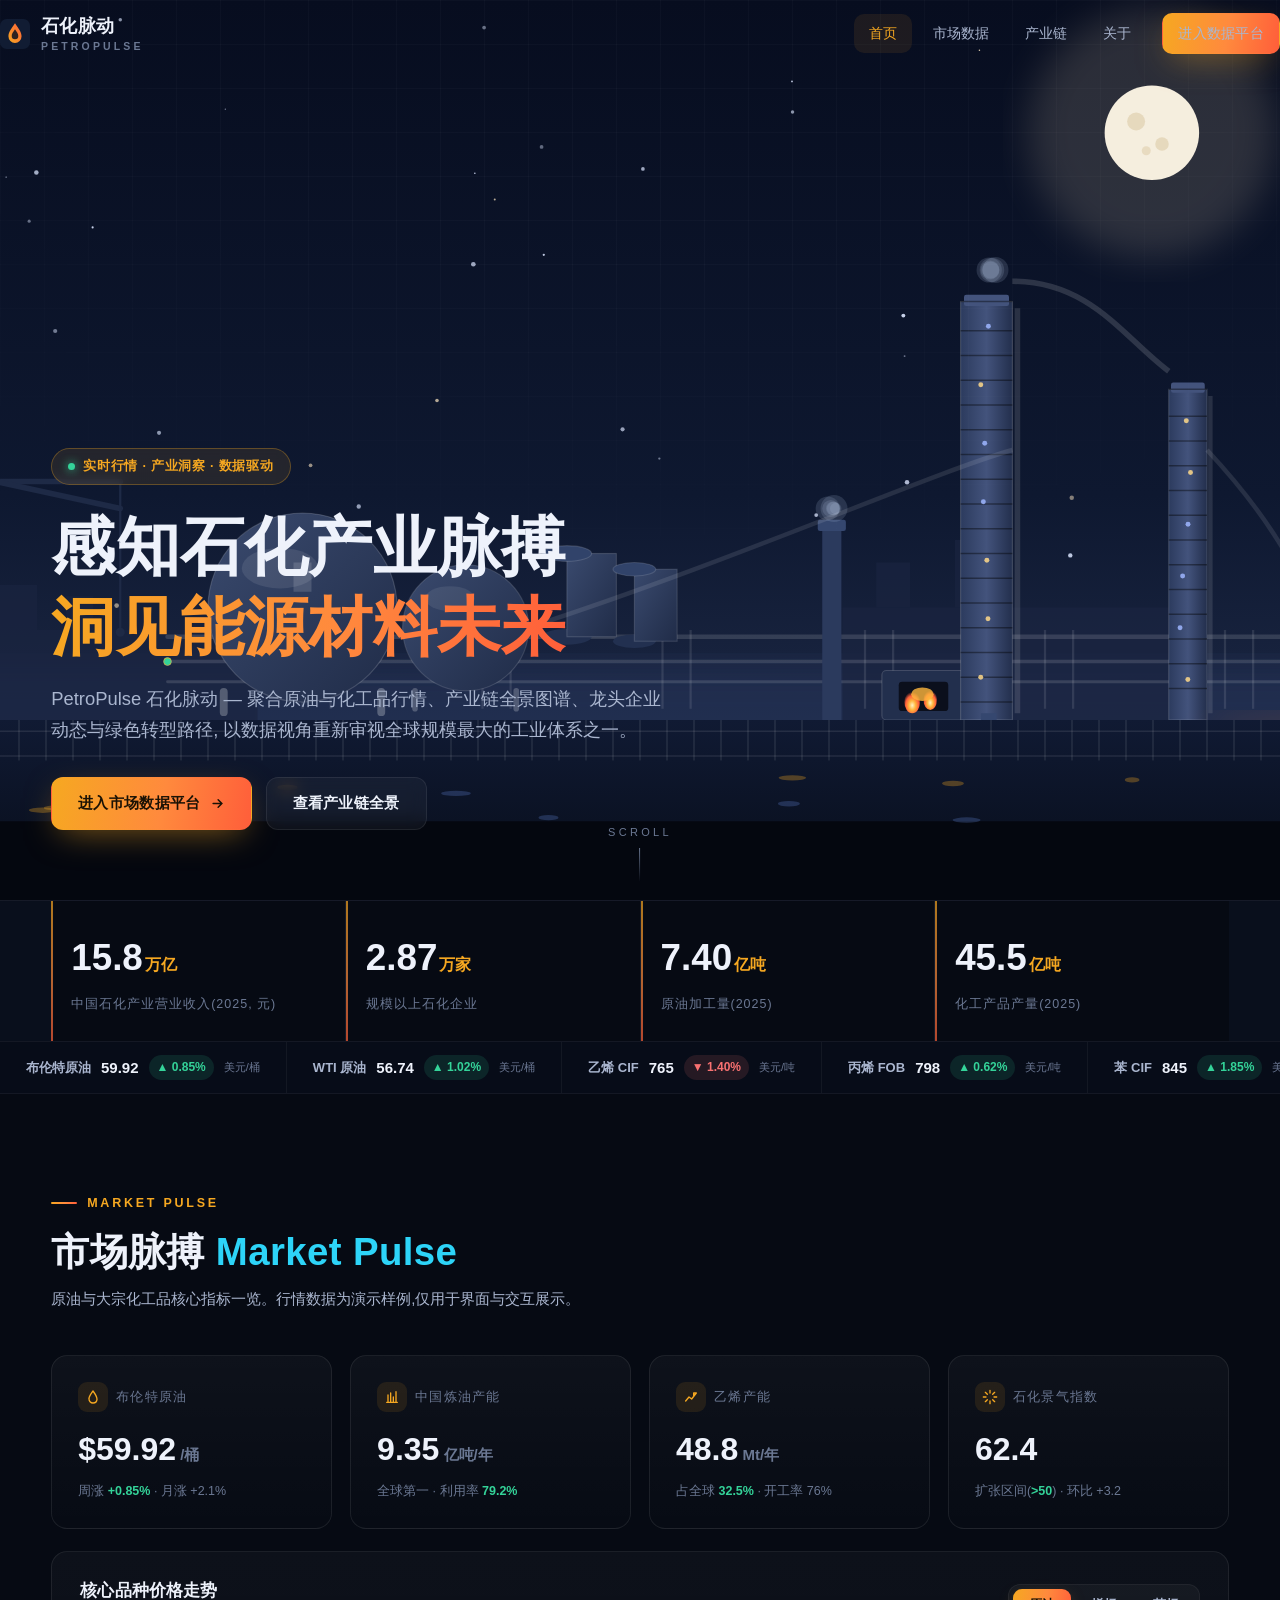
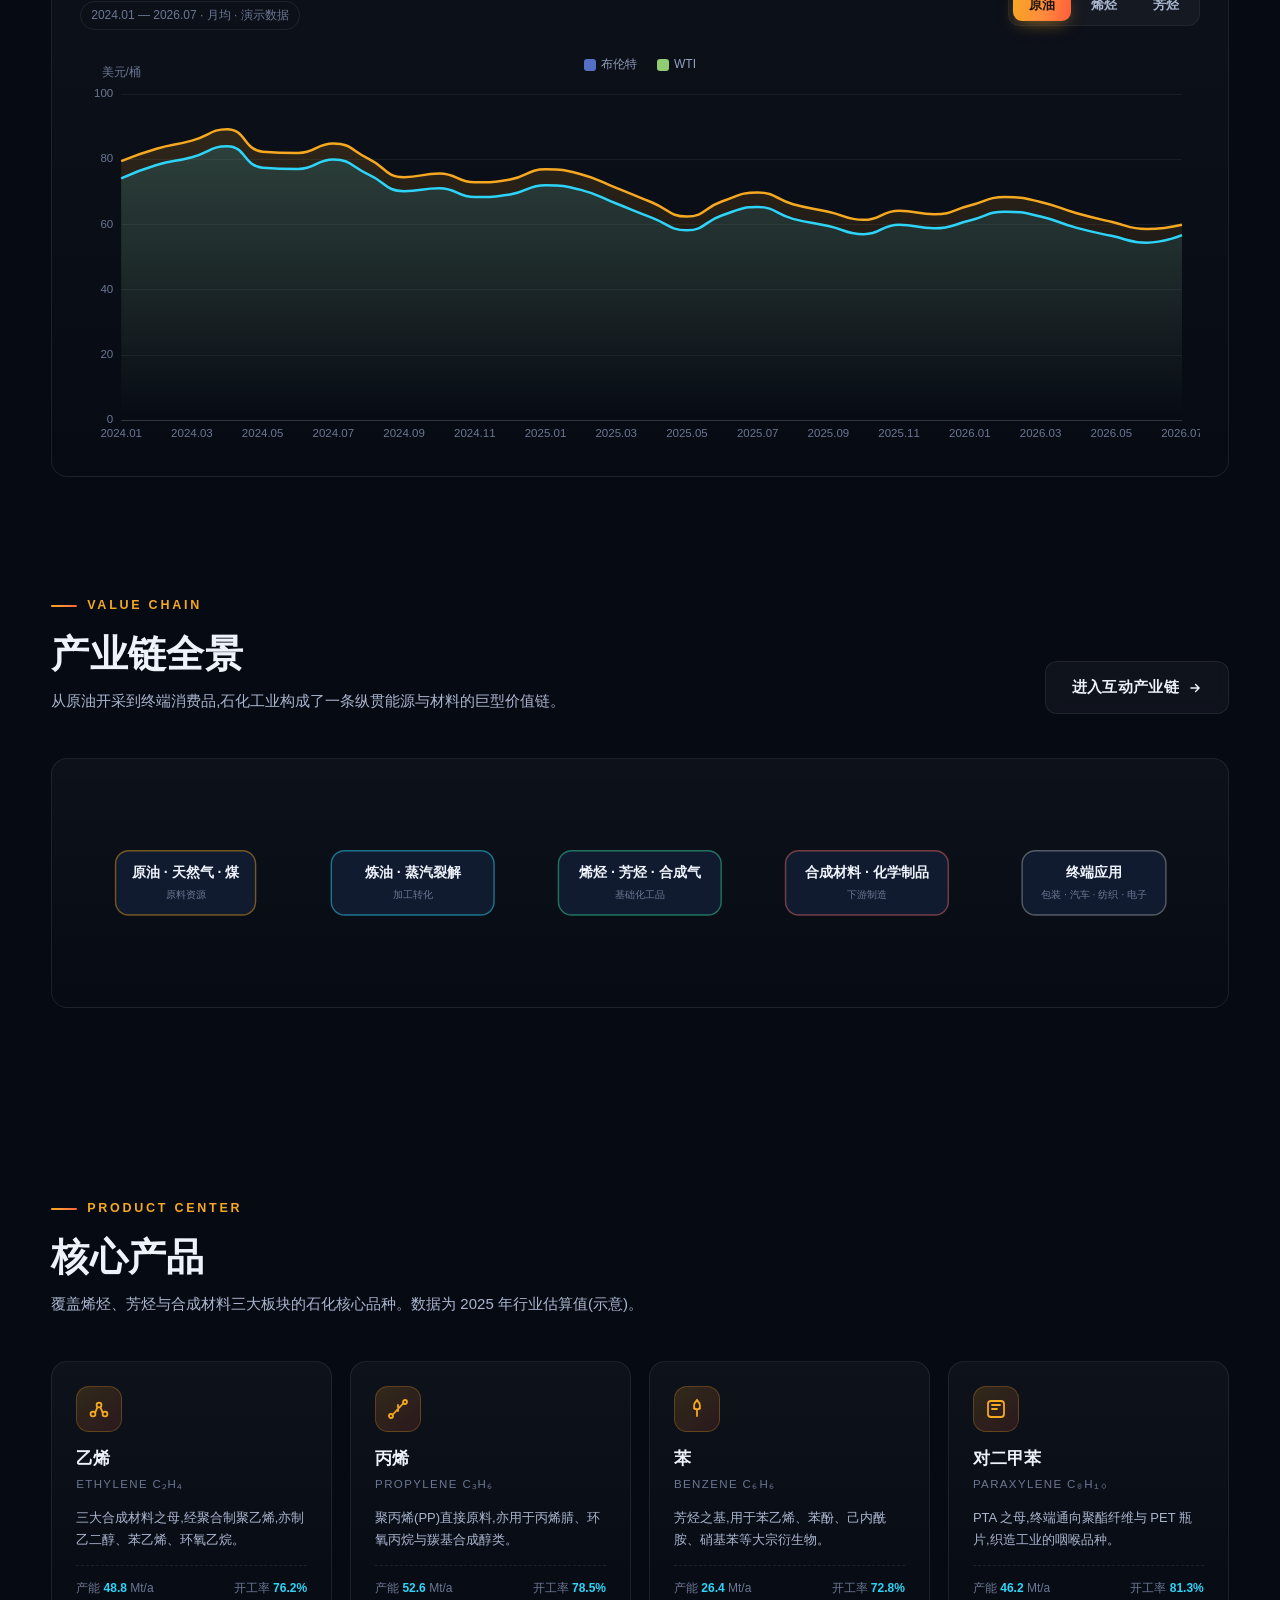
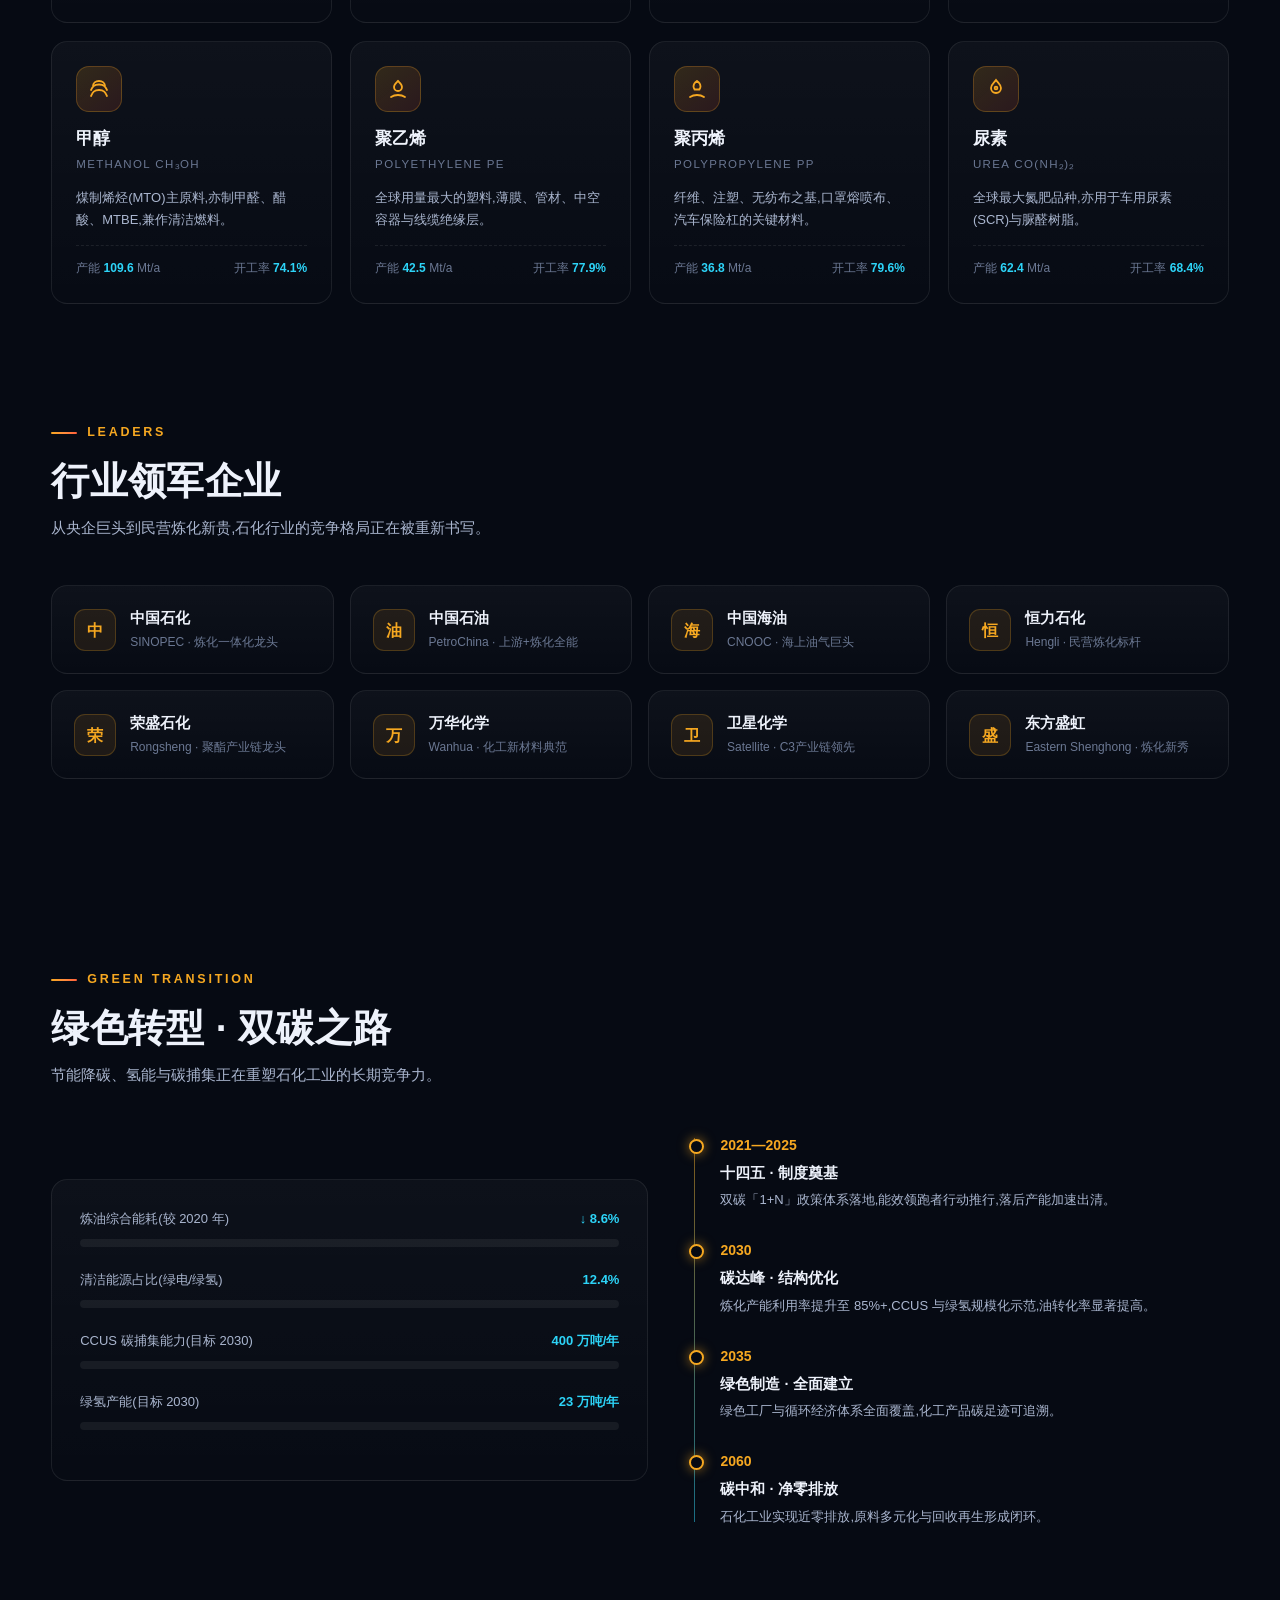
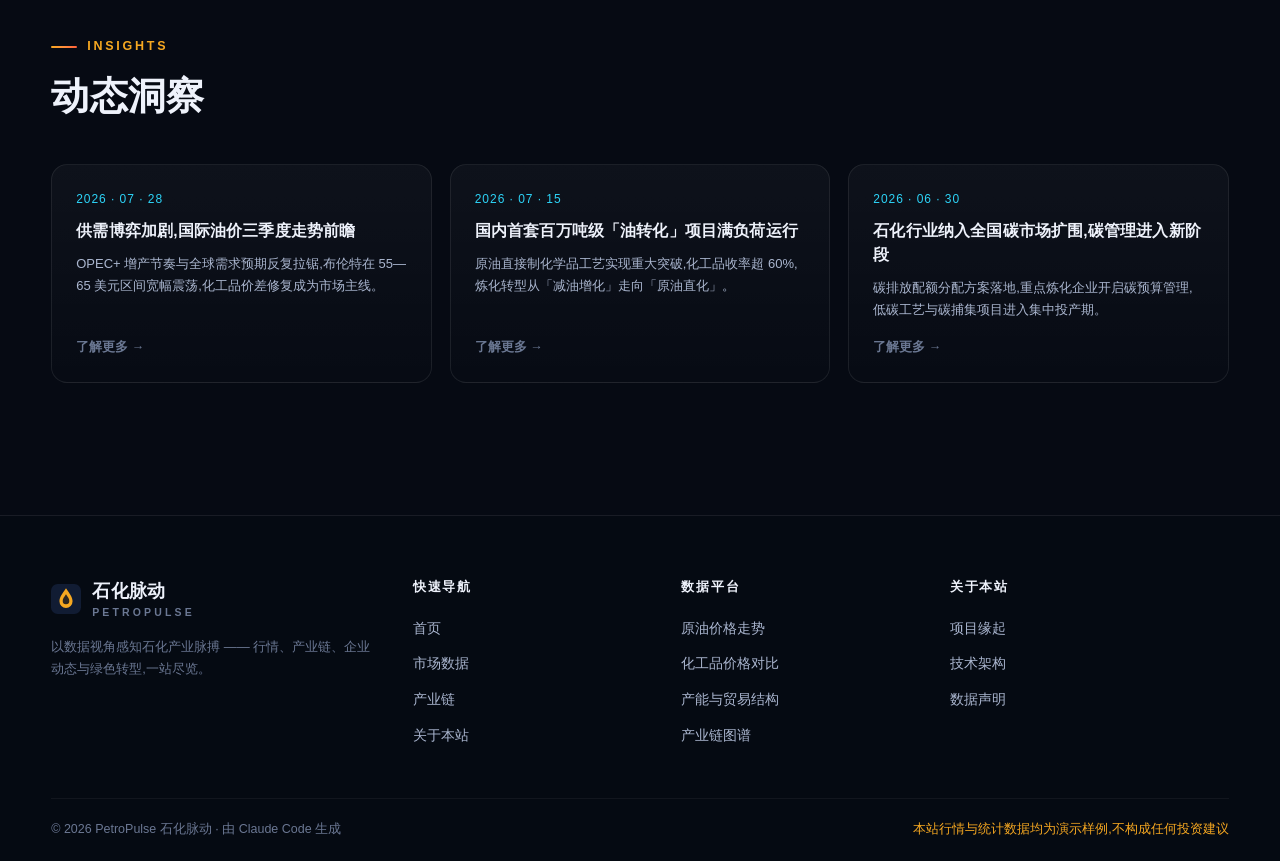
==== index.html @ f9905401 "PetroPulse 石化脉动:石化产业信息平台(Claude Code 生成)" ====
<!DOCTYPE html>
<html lang="zh-CN">
<head>
<meta charset="UTF-8">
<meta name="viewport" content="width=device-width, initial-scale=1.0">
<title>PetroPulse 石化脉动 — 石化产业智慧信息平台</title>
<meta name="description" content="PetroPulse 石化脉动:石化行业市场数据、产业链全景、产品动态与绿色转型一站式信息平台。感知产业脉搏,洞见能源材料未来。">
<meta property="og:title" content="PetroPulse 石化脉动 — 石化产业智慧信息平台">
<meta property="og:description" content="感知产业脉搏 · 洞见能源材料未来">
<link rel="icon" type="image/svg+xml" href="assets/img/favicon.svg">
<link rel="stylesheet" href="assets/css/style.css">
</head>
<body>

<!-- ================= 导航 ================= -->
<nav class="nav">
  <div class="container nav-inner">
    <a class="brand" href="index.html">
      <svg viewBox="0 0 64 64" fill="none" aria-hidden="true">
        <rect width="64" height="64" rx="14" fill="#111c33"/>
        <defs>
          <linearGradient id="bg1" x1="0" y1="1" x2="1" y2="0">
            <stop offset="0" stop-color="#f6a821"/><stop offset="1" stop-color="#ff5e3a"/>
          </linearGradient>
        </defs>
        <path d="M32 9c8 12 14 19 14 28a14 14 0 0 1-28 0c0-9 6-16 14-28z" fill="url(#bg1)"/>
        <path d="M32 22c4 6 7 9.5 7 14a7 7 0 0 1-14 0c0-4.5 3-8 7-14z" fill="#0a1120" opacity=".85"/>
      </svg>
      <span>石化脉动<span class="en">PETROPULSE</span></span>
    </a>
    <div class="nav-links">
      <a href="index.html">首页</a>
      <a href="market.html">市场数据</a>
      <a href="chain.html">产业链</a>
      <a href="about.html">关于</a>
      <a class="btn btn-primary nav-cta" href="market.html">进入数据平台</a>
    </div>
    <button class="nav-burger" aria-label="菜单"><span></span><span></span><span></span></button>
  </div>
</nav>

<!-- ================= 首屏 Hero ================= -->
<header class="hero">
  <div class="hero-bg">
    <svg viewBox="0 0 1440 800" preserveAspectRatio="xMidYMax slice" aria-hidden="true">
      <style>
        .flame { transform-box: fill-box; transform-origin: center; animation: flick .18s ease-in-out infinite alternate; }
        @keyframes flick { from { transform: scale(1) } to { transform: scale(1.14, .82) } }
        .glow { animation: glowPulse 3.2s ease-in-out infinite; }
        @keyframes glowPulse { 0%,100% { opacity: .55 } 50% { opacity: .95 } }
        .smoke { animation: rise 7.5s linear infinite; }
        @keyframes rise {
          0%   { transform: translateY(6px) scale(.55); opacity: 0 }
          12%  { opacity: .5 }
          100% { transform: translateY(-110px) scale(1.9); opacity: 0 }
        }
        .steam { animation: rise2 5s linear infinite; }
        @keyframes rise2 {
          0%   { transform: translateY(0) scale(.5); opacity: 0 }
          15%  { opacity: .4 }
          100% { transform: translateY(-70px) scale(1.6); opacity: 0 }
        }
        .flow-dot { animation: flowX 6s linear infinite; }
        @keyframes flowX { from { transform: translateX(0); opacity: 0 } 6% { opacity: .9 } 94% { opacity: .9 } to { transform: translateX(940px); opacity: 0 } }
        .star { animation: tw 1s ease-in-out infinite alternate; }
        @keyframes tw { to { opacity: .18 } }
        .moon-halo { animation: halo 5s ease-in-out infinite alternate; }
        @keyframes halo { to { opacity: .5 } }
        .heat { animation: heatW 1.4s ease-in-out infinite alternate; transform-box: fill-box; transform-origin: bottom; }
        @keyframes heatW { from { transform: scaleY(.85) } to { transform: scaleY(1.15) } }
      </style>

      <defs>
        <linearGradient id="skyG" x1="0" y1="0" x2="0" y2="1">
          <stop offset="0" stop-color="#070d1f"/><stop offset=".55" stop-color="#0e1830"/>
          <stop offset=".85" stop-color="#1d2946"/><stop offset="1" stop-color="#28365a"/>
        </linearGradient>
        <linearGradient id="groundG" x1="0" y1="0" x2="0" y2="1">
          <stop offset="0" stop-color="#101a33"/><stop offset="1" stop-color="#070c18"/>
        </linearGradient>
        <linearGradient id="steelG" x1="0" y1="0" x2="1" y2="1">
          <stop offset="0" stop-color="#3a4a6e"/><stop offset="1" stop-color="#202c48"/>
        </linearGradient>
        <linearGradient id="towerG" x1="0" y1="0" x2="1" y2="0">
          <stop offset="0" stop-color="#2c3b5e"/><stop offset=".5" stop-color="#43537c"/><stop offset="1" stop-color="#232f4d"/>
        </linearGradient>
        <radialGradient id="fireG" cx=".5" cy=".65" r=".6">
          <stop offset="0" stop-color="#fff3c4"/><stop offset=".35" stop-color="#ffb63d"/>
          <stop offset=".7" stop-color="#ff5e3a"/><stop offset="1" stop-color="#ff5e3a" stop-opacity="0"/>
        </radialGradient>
        <radialGradient id="flareG" cx=".5" cy=".5" r=".5">
          <stop offset="0" stop-color="#ffb63d" stop-opacity=".28"/><stop offset="1" stop-color="#ff5e3a" stop-opacity="0"/>
        </radialGradient>
        <filter id="blur6"><feGaussianBlur stdDeviation="6"/></filter>
        <filter id="blur16"><feGaussianBlur stdDeviation="16"/></filter>
      </defs>

      <!-- 天空 -->
      <rect width="1440" height="800" fill="url(#skyG)"/>
      <!-- 星空(JS 生成) -->
      <g id="stars"></g>

      <!-- 月亮 -->
      <g>
        <circle class="moon-halo" cx="1175" cy="118" r="110" fill="#ffe9c4" opacity=".14" filter="url(#blur16)"/>
        <circle cx="1175" cy="118" r="42" fill="#f5eede"/>
        <circle cx="1161" cy="108" r="8"  fill="#e2d3b4" opacity=".8"/>
        <circle cx="1184" cy="128" r="6"  fill="#e2d3b4" opacity=".8"/>
        <circle cx="1170" cy="134" r="4"  fill="#e2d3b4" opacity=".7"/>
      </g>

      <!-- 远景雾霾 -->
      <rect y="590" width="1440" height="90" fill="#28365a" opacity=".55" filter="url(#blur16)"/>

      <!-- 远处工厂剪影 -->
      <g fill="#1a2440" opacity=".7">
        <rect x="120" y="560" width="260" height="80"/>
        <rect x="150" y="520" width="34" height="40"/>
        <rect x="210" y="530" width="24" height="30"/>
        <rect x="900" y="540" width="300" height="100"/>
        <rect x="930" y="500" width="30" height="40"/>
        <rect x="1000" y="480" width="22" height="60"/>
      </g>

      <!-- ===== 主厂区:管线栈桥 ===== -->
      <g stroke="rgba(255,255,255,.13)" stroke-width="4" stroke-linecap="round">
        <line x1="300" y1="566" x2="1290" y2="566"/>
        <line x1="300" y1="588" x2="1290" y2="588" stroke-width="3"/>
        <line x1="300" y1="606" x2="1290" y2="606" stroke-width="2.5"/>
      </g>
      <!-- 管线流动光点 -->
      <g>
        <circle class="flow-dot" cx="300" cy="588" r="3.5" fill="#2dd4f8" style="animation-delay:-1.2s"/>
        <circle class="flow-dot" cx="300" cy="588" r="3.5" fill="#f6a821" style="animation-delay:-3.6s"/>
        <circle class="flow-dot" cx="300" cy="588" r="3" fill="#34d399" style="animation-delay:-5s"/>
      </g>
      <!-- 栈桥立柱 -->
      <g stroke="rgba(255,255,255,.1)" stroke-width="2">
        <g id="rackSupports">
          <line x1="420" y1="560" x2="420" y2="630"/><line x1="445" y1="560" x2="445" y2="630"/>
          <line x1="580" y1="560" x2="580" y2="630"/><line x1="605" y1="560" x2="605" y2="630"/>
          <line x1="740" y1="560" x2="740" y2="630"/><line x1="765" y1="560" x2="765" y2="630"/>
          <line x1="920" y1="560" x2="920" y2="630"/><line x1="945" y1="560" x2="945" y2="630"/>
          <line x1="1080" y1="560" x2="1080" y2="630"/><line x1="1105" y1="560" x2="1105" y2="630"/>
          <line x1="1240" y1="560" x2="1240" y2="630"/><line x1="1265" y1="560" x2="1265" y2="630"/>
        </g>
      </g>

      <!-- 球罐 -->
      <g>
        <ellipse cx="420" cy="540" rx="84" ry="84" fill="url(#steelG)" stroke="rgba(255,255,255,.16)"/>
        <ellipse cx="400" cy="505" rx="34" ry="18" fill="rgba(255,255,255,.09)"/>
        <path d="M350 615 v18 M490 615 v18" stroke="rgba(255,255,255,.25)" stroke-width="7" stroke-linecap="round"/>
        <rect x="412" y="500" width="16" height="26" fill="rgba(255,255,255,.14)"/>
        <ellipse cx="565" cy="558" rx="56" ry="56" fill="url(#steelG)" stroke="rgba(255,255,255,.14)"/>
        <ellipse cx="551" cy="532" rx="22" ry="11" fill="rgba(255,255,255,.08)"/>
        <path d="M520 614 v16 M610 614 v16" stroke="rgba(255,255,255,.22)" stroke-width="5" stroke-linecap="round"/>
      </g>

      <!-- 立式储罐 -->
      <g>
        <g transform="translate(655 566)">
          <ellipse cy="0" rx="22" ry="7" fill="#223050"/>
          <rect y="-74" width="44" height="74" fill="url(#steelG)" stroke="rgba(255,255,255,.14)"/>
          <ellipse cy="-74" rx="22" ry="7" fill="#31436a" stroke="rgba(255,255,255,.14)"/>
        </g>
        <g transform="translate(715 570)">
          <ellipse cy="0" rx="19" ry="6" fill="#223050"/>
          <rect y="-64" width="38" height="64" fill="url(#steelG)" stroke="rgba(255,255,255,.13)"/>
          <ellipse cy="-64" rx="19" ry="6" fill="#31436a" stroke="rgba(255,255,255,.13)"/>
        </g>
      </g>

      <!-- 加热炉(带火焰窗) -->
      <g>
        <rect x="935" y="596" width="74" height="44" rx="4" fill="#222f4d" stroke="rgba(255,255,255,.16)"/>
        <rect x="950" y="606" width="44" height="26" rx="3" fill="#0b0f1c"/>
        <g class="heat">
          <ellipse cx="962" cy="624" rx="7" ry="10" fill="url(#fireG)"/>
          <ellipse cx="978" cy="622" rx="6" ry="9" fill="url(#fireG)"/>
          <ellipse cx="971" cy="617" rx="10" ry="6" fill="#ffb63d" opacity=".8"/>
        </g>
      </g>

      <!-- 烟囱 + 烟羽(JS 生成烟圈) -->
      <g>
        <rect x="882" y="470" width="17" height="170" fill="#2b3a5d"/>
        <rect x="878" y="462" width="25" height="10" rx="2" fill="#35476f"/>
        <g id="smokeChimney"></g>
      </g>

      <!-- 常压塔 A -->
      <g>
        <g transform="translate(1005 250)">
          <rect x="0" y="18" width="46" height="372" fill="url(#towerG)" stroke="rgba(255,255,255,.18)"/>
          <rect x="3" y="12" width="40" height="10" rx="2" fill="#43537c"/>
          <path d="M0 18 h46 M0 44 h46 M0 66 h46 M0 88 h46 M0 110 h46 M0 132 h46 M0 154 h46 M0 176 h46 M0 198 h46 M0 220 h46 M0 242 h46 M0 264 h46 M0 286 h46 M0 308 h46 M0 330 h46 M0 352 h46 M0 374 h46" stroke="rgba(0,0,0,.4)" stroke-width="1.5"/>
          <rect x="48" y="24" width="5" height="360" fill="rgba(255,255,255,.12)"/>
          <rect x="18" y="384" width="14" height="8" fill="#35476f"/>
          <g id="towerALights" class="lights"></g>
        </g>
        <!-- 塔顶蒸汽 -->
        <g id="steamA"></g>
      </g>

      <!-- 常压塔 B -->
      <g transform="translate(1190 330)">
        <rect x="0" y="16" width="34" height="294" fill="url(#towerG)" stroke="rgba(255,255,255,.16)"/>
        <rect x="2" y="10" width="30" height="9" rx="2" fill="#43537c"/>
        <path d="M0 16 h34 M0 40 h34 M0 62 h34 M0 84 h34 M0 106 h34 M0 128 h34 M0 150 h34 M0 172 h34 M0 194 h34 M0 216 h34 M0 238 h34 M0 260 h34 M0 282 h34" stroke="rgba(0,0,0,.4)" stroke-width="1.5"/>
        <rect x="35" y="22" width="4" height="282" fill="rgba(255,255,255,.11)"/>
        <g id="towerBLights" class="lights"></g>
      </g>

      <!-- 火炬塔 -->
      <g>
        <line x1="1340" y1="620" x2="1340" y2="258" stroke="#2b3a5d" stroke-width="8" stroke-linecap="round"/>
        <line x1="1316" y1="600" x2="1340" y2="262" stroke="#232f4d" stroke-width="5"/>
        <line x1="1364" y1="600" x2="1340" y2="262" stroke="#232f4d" stroke-width="5"/>
        <line x1="1322" y1="420" x2="1358" y2="420" stroke="#232f4d" stroke-width="4"/>
        <g transform="translate(1340 252)">
          <circle class="glow" r="30" fill="url(#flareG)" filter="url(#blur6)"/>
          <ellipse class="flame" cx="0" cy="-6" rx="9" ry="16" fill="url(#fireG)"/>
          <ellipse class="flame" cx="0" cy="-2" rx="5" ry="8" fill="#fff3c4" style="animation-delay:-.09s"/>
        </g>
        <!-- 地面火光反射 -->
        <ellipse cx="1340" cy="648" rx="120" ry="14" fill="#ff7a2e" opacity=".14" filter="url(#blur16)"/>
      </g>

      <!-- 塔间连接管线 -->
      <path d="M1051 250 C 1120 250, 1150 300, 1190 330" stroke="rgba(255,255,255,.14)" stroke-width="5" fill="none"/>
      <path d="M1051 400 C 980 420, 800 500, 620 558" stroke="rgba(255,255,255,.1)" stroke-width="4" fill="none"/>
      <path d="M1224 400 C 1280 460, 1300 500, 1330 560" stroke="rgba(255,255,255,.1)" stroke-width="4" fill="none"/>

      <!-- 起重机剪影 -->
      <g stroke="#1e2a46" stroke-width="5" stroke-linecap="round" fill="none">
        <line x1="148" y1="640" x2="148" y2="420"/>
        <line x1="148" y1="428" x2="258" y2="428"/>
        <line x1="148" y1="428" x2="258" y2="452"/>
        <line x1="258" y1="428" x2="258" y2="560" stroke-width="2"/>
        <circle cx="258" cy="562" r="4" fill="#1e2a46" stroke="none"/>
      </g>
      <rect x="126" y="440" width="22" height="12" rx="2" fill="#1e2a46"/>

      <!-- 地面 -->
      <rect y="640" width="1440" height="160" fill="url(#groundG)"/>
      <rect y="730" width="1440" height="70" fill="#04070f"/>
      <!-- 围栏 -->
      <g stroke="rgba(255,255,255,.09)" stroke-width="1.5">
        <line x1="0" y1="650" x2="1440" y2="650"/>
        <line x1="0" y1="672" x2="1440" y2="672"/>
        <g id="fencePosts"></g>
      </g>

      <!-- 地面光斑(灯光点缀) -->
      <g id="groundLights"></g>
    </svg>
  </div>

  <div class="container hero-content">
    <span class="hero-badge"><span class="dot"></span>实时行情 · 产业洞察 · 数据驱动</span>
    <h1>感知石化产业脉搏<br><span class="text-grad">洞见能源材料未来</span></h1>
    <p class="lead">PetroPulse 石化脉动 — 聚合原油与化工品行情、产业链全景图谱、龙头企业动态与绿色转型路径,
      以数据视角重新审视全球规模最大的工业体系之一。</p>
    <div class="hero-actions">
      <a class="btn btn-primary" href="market.html">进入市场数据平台
        <svg width="15" height="15" viewBox="0 0 24 24" fill="none" stroke="currentColor" stroke-width="2.4" stroke-linecap="round"><path d="M5 12h14M13 6l6 6-6 6"/></svg>
      </a>
      <a class="btn btn-ghost" href="chain.html">查看产业链全景</a>
    </div>
  </div>
  <div class="hero-scroll">SCROLL</div>
</header>

<!-- ================= 统计条 ================= -->
<section class="stats-band">
  <div class="container stats-grid">
    <div class="stat reveal"><div class="num"><span data-count="15.8" data-suffix="">0</span><span class="suffix">万亿</span></div><div class="lbl">中国石化产业营业收入(2025, 元)</div></div>
    <div class="stat reveal d1"><div class="num"><span data-count="2.87" data-suffix="">0</span><span class="suffix">万家</span></div><div class="lbl">规模以上石化企业</div></div>
    <div class="stat reveal d2"><div class="num"><span data-count="7.41" data-suffix="">0</span><span class="suffix">亿吨</span></div><div class="lbl">原油加工量(2025)</div></div>
    <div class="stat reveal d3"><div class="num"><span data-count="45.6" data-suffix="">0</span><span class="suffix">亿吨</span></div><div class="lbl">化工产品产量(2025)</div></div>
  </div>
</section>

<!-- ================= 行情条 ================= -->
<div class="ticker"><div class="ticker-track" aria-hidden="true"></div></div>

<!-- ================= 市场脉搏 ================= -->
<section class="block" id="market">
  <div class="container">
    <div class="sec-head reveal">
      <span class="eyebrow">Market Pulse</span>
      <h2 class="sec-title">市场脉搏 <span class="text-cyan">Market Pulse</span></h2>
      <p class="sec-sub">原油与大宗化工品核心指标一览。行情数据为演示样例,仅用于界面与交互展示。</p>
    </div>

    <div class="kpi-row reveal d1">
      <div class="card kpi">
        <div class="k"><span class="ico"><svg viewBox="0 0 24 24" fill="none" stroke-width="2" stroke-linecap="round" stroke-linejoin="round"><path d="M12 3c-3.5 5-6 8-6 11.5A6 6 0 0 0 12 21a6 6 0 0 0 6-5.5C18 11 15.5 8 12 3z"/></svg></span>布伦特原油</div>
        <div class="v">$59.92<span style="font-size:15px;color:var(--t-3)"> /桶</span></div>
        <div class="d">周涨 <b>+0.85%</b> · 月涨 +2.1%</div>
      </div>
      <div class="card kpi">
        <div class="k"><span class="ico"><svg viewBox="0 0 24 24" fill="none" stroke-width="2" stroke-linecap="round" stroke-linejoin="round"><path d="M4 20h16M6 20V9m4 11V6m4 14v-8m4 8V4"/></svg></span>中国炼油产能</div>
        <div class="v">9.35<span style="font-size:15px;color:var(--t-3)"> 亿吨/年</span></div>
        <div class="d">全球第一 · 利用率 <b>79.2%</b></div>
      </div>
      <div class="card kpi">
        <div class="k"><span class="ico"><svg viewBox="0 0 24 24" fill="none" stroke-width="2" stroke-linecap="round" stroke-linejoin="round"><path d="M4 18l5-6 4 3 7-9M20 6h-4m0 0v4"/></svg></span>乙烯产能</div>
        <div class="v">48.8<span style="font-size:15px;color:var(--t-3)"> Mt/年</span></div>
        <div class="d">占全球 <b>32.5%</b> · 开工率 76%</div>
      </div>
      <div class="card kpi">
        <div class="k"><span class="ico"><svg viewBox="0 0 24 24" fill="none" stroke-width="2" stroke-linecap="round" stroke-linejoin="round"><path d="M12 2v4m0 12v4M2 12h4m12 0h4M5 5l3 3m8 8l3 3M19 5l-3 3M8 16l-3 3"/></svg></span>石化景气指数</div>
        <div class="v">62.4</div>
        <div class="d">扩张区间(<b>&gt;50</b>) · 环比 +3.2</div>
      </div>
    </div>

    <div class="panel reveal d2" style="margin-top:22px">
      <div class="chart-head">
        <div>
          <h3>核心品种价格走势</h3>
          <div class="tag">2024.01 — 2026.07 · 月均 · 演示数据</div>
        </div>
        <div class="pills" id="priceTabs">
          <button class="pill on" data-key="oil">原油</button>
          <button class="pill" data-key="olefin">烯烃</button>
          <button class="pill" data-key="aro">芳烃</button>
        </div>
      </div>
      <div id="overviewChart" class="chart" style="height:400px"></div>
    </div>
  </div>
</section>

<!-- ================= 产业链预览 ================= -->
<section class="block" id="chain-preview" style="padding-top:20px">
  <div class="container">
    <div class="sec-head reveal" style="display:flex;justify-content:space-between;align-items:flex-end;flex-wrap:wrap;gap:16px">
      <div>
        <span class="eyebrow">Value Chain</span>
        <h2 class="sec-title">产业链全景</h2>
        <p class="sec-sub">从原油开采到终端消费品,石化工业构成了一条纵贯能源与材料的巨型价值链。</p>
      </div>
      <a class="btn btn-ghost" href="chain.html">进入互动产业链
        <svg width="14" height="14" viewBox="0 0 24 24" fill="none" stroke="currentColor" stroke-width="2.4" stroke-linecap="round"><path d="M5 12h14M13 6l6 6-6 6"/></svg>
      </a>
    </div>

    <div class="panel reveal d1" style="padding:34px 20px">
      <svg viewBox="0 0 1200 190" style="width:100%;height:auto" aria-hidden="true">
        <defs>
          <linearGradient id="flowA" x1="0" y1="0" x2="1" y2="0">
            <stop offset="0" stop-color="#f6a821"/><stop offset="1" stop-color="#ff5e3a"/>
          </linearGradient>
          <style>
            .dash-flow { stroke-dasharray: 7 9; animation: dashMove 1.6s linear infinite; }
            @keyframes dashMove { to { stroke-dashoffset: -16; } }
            .chain-prev-node { transition: transform .2s; transform-box: fill-box; transform-origin: center; }
            .chain-prev-node:hover { transform: scale(1.06); }
          </style>
        </defs>
        <g font-family="'PingFang SC','Microsoft YaHei',sans-serif" text-anchor="middle">
          <g class="chain-prev-node" transform="translate(120 95)">
            <rect x="-74" y="-34" width="148" height="68" rx="14" fill="#101b30" stroke="rgba(246,168,33,.45)" stroke-width="1.5"/>
            <text y="-6" fill="#eef2fb" font-size="15" font-weight="700">原油 · 天然气 · 煤</text>
            <text y="16" fill="#6b7893" font-size="11">原料资源</text>
          </g>
          <g class="chain-prev-node" transform="translate(360 95)">
            <rect x="-86" y="-34" width="172" height="68" rx="14" fill="#101b30" stroke="rgba(45,212,248,.5)" stroke-width="1.5"/>
            <text y="-6" fill="#eef2fb" font-size="15" font-weight="700">炼油 · 蒸汽裂解</text>
            <text y="16" fill="#6b7893" font-size="11">加工转化</text>
          </g>
          <g class="chain-prev-node" transform="translate(600 95)">
            <rect x="-86" y="-34" width="172" height="68" rx="14" fill="#101b30" stroke="rgba(52,211,153,.5)" stroke-width="1.5"/>
            <text y="-6" fill="#eef2fb" font-size="15" font-weight="700">烯烃 · 芳烃 · 合成气</text>
            <text y="16" fill="#6b7893" font-size="11">基础化工品</text>
          </g>
          <g class="chain-prev-node" transform="translate(840 95)">
            <rect x="-86" y="-34" width="172" height="68" rx="14" fill="#101b30" stroke="rgba(248,113,113,.45)" stroke-width="1.5"/>
            <text y="-6" fill="#eef2fb" font-size="15" font-weight="700">合成材料 · 化学制品</text>
            <text y="16" fill="#6b7893" font-size="11">下游制造</text>
          </g>
          <g class="chain-prev-node" transform="translate(1080 95)">
            <rect x="-76" y="-34" width="152" height="68" rx="14" fill="#101b30" stroke="rgba(255,255,255,.3)" stroke-width="1.5"/>
            <text y="-6" fill="#eef2fb" font-size="15" font-weight="700">终端应用</text>
            <text y="16" fill="#6b7893" font-size="11">包装 · 汽车 · 纺织 · 电子</text>
          </g>
          <g stroke="url(#flowA)" stroke-width="3" fill="none" opacity=".9">
            <line class="dash-flow" x1="196" y1="88" x2="270" y2="88"/>
            <line class="dash-flow" x1="196" y1="102" x2="270" y2="102"/>
            <line class="dash-flow" x1="450" y1="88" x2="508" y2="88" style="animation-delay:-.4s"/>
            <line class="dash-flow" x1="450" y1="102" x2="508" y2="102" style="animation-delay:-.4s"/>
            <line class="dash-flow" x1="690" y1="88" x2="748" y2="88" style="animation-delay:-.8s"/>
            <line class="dash-flow" x1="690" y1="102" x2="748" y2="102" style="animation-delay:-.8s"/>
            <line class="dash-flow" x1="930" y1="88" x2="998" y2="88" style="animation-delay:-1.2s"/>
            <line class="dash-flow" x1="930" y1="102" x2="998" y2="102" style="animation-delay:-1.2s"/>
          </g>
        </g>
      </svg>
    </div>
  </div>
</section>

<!-- ================= 产品中心 ================= -->
<section class="block" id="products">
  <div class="container">
    <div class="sec-head reveal">
      <span class="eyebrow">Product Center</span>
      <h2 class="sec-title">核心产品</h2>
      <p class="sec-sub">覆盖烯烃、芳烃与合成材料三大板块的石化核心品种。数据为 2025 年行业估算值(示意)。</p>
    </div>
    <div class="prod-grid">
      <article class="card prod reveal d1">
        <div class="icon"><svg viewBox="0 0 24 24" fill="none" stroke-width="1.8" stroke-linecap="round"><circle cx="6" cy="17" r="2.4"/><circle cx="12" cy="8" r="2.4"/><circle cx="18" cy="17" r="2.4"/><path d="M8.2 15.4 10.4 10.4m5.2 5-2.2-5"/></svg></div>
        <h3>乙烯</h3><div class="en">Ethylene C₂H₄</div>
        <p>三大合成材料之母,经聚合制聚乙烯,亦制乙二醇、苯乙烯、环氧乙烷。</p>
        <div class="meta"><span>产能 <b>48.8</b> Mt/a</span><span>开工率 <b>76.2%</b></span></div>
      </article>
      <article class="card prod reveal d2">
        <div class="icon"><svg viewBox="0 0 24 24" fill="none" stroke-width="1.8" stroke-linecap="round"><circle cx="5" cy="19" r="2"/><circle cx="19" cy="5" r="2"/><path d="M6.8 17.5 17.2 6.5M12 12v2m0-6v2"/></svg></div>
        <h3>丙烯</h3><div class="en">Propylene C₃H₆</div>
        <p>聚丙烯(PP)直接原料,亦用于丙烯腈、环氧丙烷与羰基合成醇类。</p>
        <div class="meta"><span>产能 <b>52.6</b> Mt/a</span><span>开工率 <b>78.5%</b></span></div>
      </article>
      <article class="card prod reveal d3">
        <div class="icon"><svg viewBox="0 0 24 24" fill="none" stroke-width="1.8" stroke-linecap="round"><path d="M12 3c2.5 2.5 3 4.5 3 6.5A3 3 0 0 1 12 12.5 3 3 0 0 1 9 9.5c0-2 .5-4 3-6.5z"/><path d="M9 11.5a6 6 0 0 0 6 0M12 13v6"/></svg></div>
        <h3>苯</h3><div class="en">Benzene C₆H₆</div>
        <p>芳烃之基,用于苯乙烯、苯酚、己内酰胺、硝基苯等大宗衍生物。</p>
        <div class="meta"><span>产能 <b>26.4</b> Mt/a</span><span>开工率 <b>72.8%</b></span></div>
      </article>
      <article class="card prod reveal d4">
        <div class="icon"><svg viewBox="0 0 24 24" fill="none" stroke-width="1.8" stroke-linecap="round"><rect x="4" y="4" width="16" height="16" rx="3"/><path d="M8 8h8M8 12h5"/></svg></div>
        <h3>对二甲苯</h3><div class="en">Paraxylene C₈H₁₀</div>
        <p>PTA 之母,终端通向聚酯纤维与 PET 瓶片,织造工业的咽喉品种。</p>
        <div class="meta"><span>产能 <b>46.2</b> Mt/a</span><span>开工率 <b>81.3%</b></span></div>
      </article>
      <article class="card prod reveal d1">
        <div class="icon"><svg viewBox="0 0 24 24" fill="none" stroke-width="1.8" stroke-linecap="round"><path d="M4 19c1.5-3 2.5-6 8-6s6.5 3 8 6M4 13c1.5-3 2.5-5.5 8-5.5S18.5 10 20 13M6 9c0-3 2.5-5 6-5s6 2 6 5"/></svg></div>
        <h3>甲醇</h3><div class="en">Methanol CH₃OH</div>
        <p>煤制烯烃(MTO)主原料,亦制甲醛、醋酸、MTBE,兼作清洁燃料。</p>
        <div class="meta"><span>产能 <b>109.6</b> Mt/a</span><span>开工率 <b>74.1%</b></span></div>
      </article>
      <article class="card prod reveal d2">
        <div class="icon"><svg viewBox="0 0 24 24" fill="none" stroke-width="1.8" stroke-linecap="round"><path d="M12 4c-2 2-4 3.5-4 6a4 4 0 0 0 8 0c0-2.5-2-4-4-6z"/><path d="M5 20c3-2 5-2 7-2s4 0 7 2"/></svg></div>
        <h3>聚乙烯</h3><div class="en">Polyethylene PE</div>
        <p>全球用量最大的塑料,薄膜、管材、中空容器与线缆绝缘层。</p>
        <div class="meta"><span>产能 <b>42.5</b> Mt/a</span><span>开工率 <b>77.9%</b></span></div>
      </article>
      <article class="card prod reveal d3">
        <div class="icon"><svg viewBox="0 0 24 24" fill="none" stroke-width="1.8" stroke-linecap="round"><path d="M12 4c2.5 1.5 3.5 3.5 3.5 5.5 0 1.2-.6 2.2-1.4 3M12 4C9.5 5.5 8.5 7.5 8.5 9.5c0 1.2.6 2.2 1.4 3M9.5 12.5h5"/><path d="M5 20c3-2 5-2 7-2s4 0 7 2"/></svg></div>
        <h3>聚丙烯</h3><div class="en">Polypropylene PP</div>
        <p>纤维、注塑、无纺布之基,口罩熔喷布、汽车保险杠的关键材料。</p>
        <div class="meta"><span>产能 <b>36.8</b> Mt/a</span><span>开工率 <b>79.6%</b></span></div>
      </article>
      <article class="card prod reveal d4">
        <div class="icon"><svg viewBox="0 0 24 24" fill="none" stroke-width="1.8" stroke-linecap="round"><path d="M12 3c-2 3-5 4.5-5 8a5 5 0 0 0 10 0c0-3.5-3-5-5-8z"/><circle cx="12" cy="11" r="1.4"/></svg></div>
        <h3>尿素</h3><div class="en">Urea CO(NH₂)₂</div>
        <p>全球最大氮肥品种,亦用于车用尿素(SCR)与脲醛树脂。</p>
        <div class="meta"><span>产能 <b>62.4</b> Mt/a</span><span>开工率 <b>68.4%</b></span></div>
      </article>
    </div>
  </div>
</section>

<!-- ================= 行业领军 ================= -->
<section class="block" id="companies" style="padding-top:20px">
  <div class="container">
    <div class="sec-head reveal">
      <span class="eyebrow">Leaders</span>
      <h2 class="sec-title">行业领军企业</h2>
      <p class="sec-sub">从央企巨头到民营炼化新贵,石化行业的竞争格局正在被重新书写。</p>
    </div>
    <div class="co-grid">
      <div class="card co reveal d1"><span class="logo">中</span><div><h4>中国石化</h4><span>SINOPEC · 炼化一体化龙头</span></div></div>
      <div class="card co reveal d2"><span class="logo">油</span><div><h4>中国石油</h4><span>PetroChina · 上游+炼化全能</span></div></div>
      <div class="card co reveal d3"><span class="logo">海</span><div><h4>中国海油</h4><span>CNOOC · 海上油气巨头</span></div></div>
      <div class="card co reveal d4"><span class="logo">恒</span><div><h4>恒力石化</h4><span>Hengli · 民营炼化标杆</span></div></div>
      <div class="card co reveal d1"><span class="logo">荣</span><div><h4>荣盛石化</h4><span>Rongsheng · 聚酯产业链龙头</span></div></div>
      <div class="card co reveal d2"><span class="logo">万</span><div><h4>万华化学</h4><span>Wanhua · 化工新材料典范</span></div></div>
      <div class="card co reveal d3"><span class="logo">卫</span><div><h4>卫星化学</h4><span>Satellite · C3产业链领先</span></div></div>
      <div class="card co reveal d4"><span class="logo">盛</span><div><h4>东方盛虹</h4><span>Eastern Shenghong · 炼化新秀</span></div></div>
    </div>
  </div>
</section>

<!-- ================= 绿色石化 ================= -->
<section class="block" id="green">
  <div class="container">
    <div class="sec-head reveal">
      <span class="eyebrow">Green Transition</span>
      <h2 class="sec-title">绿色转型 · 双碳之路</h2>
      <p class="sec-sub">节能降碳、氢能与碳捕集正在重塑石化工业的长期竞争力。</p>
    </div>
    <div class="sus-wrap">
      <div class="panel reveal d1">
        <div class="meter">
          <div class="top"><span>炼油综合能耗(较 2020 年)</span><b>↓ 8.6%</b></div>
          <div class="bar"><i data-w="86%"></i></div>
        </div>
        <div class="meter">
          <div class="top"><span>清洁能源占比(绿电/绿氢)</span><b>12.4%</b></div>
          <div class="bar"><i data-w="62%"></i></div>
        </div>
        <div class="meter">
          <div class="top"><span>CCUS 碳捕集能力(目标 2030)</span><b>400 万吨/年</b></div>
          <div class="bar"><i class="amber" data-w="80%"></i></div>
        </div>
        <div class="meter">
          <div class="top"><span>绿氢产能(目标 2030)</span><b>23 万吨/年</b></div>
          <div class="bar"><i data-w="58%"></i></div>
        </div>
      </div>
      <div class="reveal d2">
        <ul class="tl">
          <li><span class="t">2021—2025</span><h4>十四五 · 制度奠基</h4><p>双碳「1+N」政策体系落地,能效领跑者行动推行,落后产能加速出清。</p></li>
          <li><span class="t">2030</span><h4>碳达峰 · 结构优化</h4><p>炼化产能利用率提升至 85%+,CCUS 与绿氢规模化示范,油转化率显著提高。</p></li>
          <li><span class="t">2035</span><h4>绿色制造 · 全面建立</h4><p>绿色工厂与循环经济体系全面覆盖,化工产品碳足迹可追溯。</p></li>
          <li><span class="t">2060</span><h4>碳中和 · 净零排放</h4><p>石化工业实现近零排放,原料多元化与回收再生形成闭环。</p></li>
        </ul>
      </div>
    </div>
  </div>
</section>

<!-- ================= 动态洞察 ================= -->
<section class="block" id="news" style="padding-top:10px">
  <div class="container">
    <div class="sec-head reveal">
      <span class="eyebrow">Insights</span>
      <h2 class="sec-title">动态洞察</h2>
    </div>
    <div class="news-grid">
      <article class="card news reveal d1">
        <div class="date">2026 · 07 · 28</div>
        <h3>供需博弈加剧,国际油价三季度走势前瞻</h3>
        <p>OPEC+ 增产节奏与全球需求预期反复拉锯,布伦特在 55—65 美元区间宽幅震荡,化工品价差修复成为市场主线。</p>
        <a class="more" href="market.html">了解更多 →</a>
      </article>
      <article class="card news reveal d2">
        <div class="date">2026 · 07 · 15</div>
        <h3>国内首套百万吨级「油转化」项目满负荷运行</h3>
        <p>原油直接制化学品工艺实现重大突破,化工品收率超 60%,炼化转型从「减油增化」走向「原油直化」。</p>
        <a class="more" href="chain.html">了解更多 →</a>
      </article>
      <article class="card news reveal d3">
        <div class="date">2026 · 06 · 30</div>
        <h3>石化行业纳入全国碳市场扩围,碳管理进入新阶段</h3>
        <p>碳排放配额分配方案落地,重点炼化企业开启碳预算管理,低碳工艺与碳捕集项目进入集中投产期。</p>
        <a class="more" href="about.html">了解更多 →</a>
      </article>
    </div>
  </div>
</section>

<!-- ================= 页脚 ================= -->
<footer class="footer">
  <div class="container">
    <div class="footer-top">
      <div>
        <a class="brand" href="index.html" style="margin-bottom:6px">
          <svg viewBox="0 0 64 64" width="28" height="28" fill="none" aria-hidden="true">
            <rect width="64" height="64" rx="14" fill="#111c33"/>
            <path d="M32 9c8 12 14 19 14 28a14 14 0 0 1-28 0c0-9 6-16 14-28z" fill="#f6a821"/>
            <path d="M32 22c4 6 7 9.5 7 14a7 7 0 0 1-14 0c0-4.5 3-8 7-14z" fill="#0a1120" opacity=".85"/>
          </svg>
          <span>石化脉动<span class="en">PETROPULSE</span></span>
        </a>
        <p class="desc">以数据视角感知石化产业脉搏 —— 行情、产业链、企业动态与绿色转型,一站尽览。</p>
      </div>
      <div>
        <h5>快速导航</h5>
        <ul>
          <li><a href="index.html">首页</a></li>
          <li><a href="market.html">市场数据</a></li>
          <li><a href="chain.html">产业链</a></li>
          <li><a href="about.html">关于本站</a></li>
        </ul>
      </div>
      <div>
        <h5>数据平台</h5>
        <ul>
          <li><a href="market.html">原油价格走势</a></li>
          <li><a href="market.html">化工品价格对比</a></li>
          <li><a href="market.html">产能与贸易结构</a></li>
          <li><a href="chain.html">产业链图谱</a></li>
        </ul>
      </div>
      <div>
        <h5>关于本站</h5>
        <ul>
          <li><a href="about.html">项目缘起</a></li>
          <li><a href="about.html">技术架构</a></li>
          <li><a href="about.html">数据声明</a></li>
        </ul>
      </div>
    </div>
    <div class="footer-bottom">
      <span>© 2026 PetroPulse 石化脉动 · 由 Claude Code 生成</span>
      <span class="warn">本站行情与统计数据均为演示样例,不构成任何投资建议</span>
    </div>
  </div>
</footer>

<script src="assets/js/echarts.min.js"></script>
<script src="assets/js/main.js"></script>
<script>
/* ---------- 首屏夜景生成(星空 / 灯光 / 烟羽) ---------- */
(function () {
  const rnd = PP.mulberry32(20260801);
  const svg = document.querySelector('.hero-bg svg');
  const NS = 'http://www.w3.org/2000/svg';
  const el = (tag, attrs, parent) => {
    const n = document.createElementNS(NS, tag);
    for (const k in attrs) n.setAttribute(k, attrs[k]);
    (parent || svg).appendChild(n);
    return n;
  };

  /* 星空 */
  const stars = document.getElementById('stars');
  for (let i = 0; i < 54; i++) {
    el('circle', {
      cx: rnd() * 1440, cy: rnd() * 560, r: 0.6 + rnd() * 1.5,
      fill: rnd() > 0.82 ? '#ffe9c4' : '#dce6ff',
      opacity: (0.35 + rnd() * 0.65).toFixed(2),
      class: 'star',
      style: `animation-delay:${(rnd() * 1.2).toFixed(2)}s;animation-duration:${(0.7 + rnd() * 1.4).toFixed(2)}s`
    }, stars);
  }

  /* 塔身巡检灯 */
  const mkLights = (gid, count, cx, y0, step) => {
    const g = document.getElementById(gid);
    for (let i = 0; i < count; i++) {
      el('circle', {
        cx: cx + (rnd() - 0.5) * 10, cy: y0 + i * step, r: 2.2,
        fill: rnd() > 0.5 ? '#ffd98a' : '#9fb6ff', opacity: .85, class: 'star',
        style: `animation-duration:${(1.6 + rnd() * 2.4).toFixed(2)}s;animation-delay:${(rnd() * 3).toFixed(2)}s`
      }, g);
    }
  };
  mkLights('towerALights', 7, 20, 40, 52);
  mkLights('towerBLights', 6, 15, 44, 46);

  /* 烟羽 */
  const mkSmoke = (gid, x, y, n, spread) => {
    const g = document.getElementById(gid);
    for (let i = 0; i < n; i++) {
      el('circle', {
        cx: x + (rnd() - 0.5) * spread, cy: y, r: 5 + rnd() * 7,
        fill: 'rgba(180,196,230,.16)', class: 'smoke',
        style: `animation-delay:${(rnd() * 7).toFixed(2)}s;animation-duration:${(6 + rnd() * 4).toFixed(2)}s`
      }, g);
    }
  };
  mkSmoke('smokeChimney', 890, 452, 6, 8);
  mkSmoke('steamA', 1030, 240, 5, 14);

  /* 围栏立柱 + 地面灯 */
  const fp = document.getElementById('fencePosts');
  for (let x = 0; x <= 1440; x += 24) el('line', { x1: x, y1: 640, x2: x, y2: 676 }, fp);
  const gl = document.getElementById('groundLights');
  for (let i = 0; i < 12; i++) {
    el('ellipse', {
      cx: rnd() * 1440, cy: 690 + rnd() * 40, rx: 6 + rnd() * 10, ry: 2.4,
      fill: rnd() > 0.5 ? 'rgba(246,168,33,.3)' : 'rgba(120,160,255,.22)'
    }, gl);
  }
})();

/* ---------- 首页价格走势图 ---------- */
(function () {
  const labels = PP.monthLabels(2024, 1, 31);
  const DATA = {
    oil: {
      series: [
        { name: '布伦特', color: '#f6a821', data: [79.4,83.2,85.7,89.2,82.3,81.9,84.8,80.1,74.5,75.6,72.9,73.8,76.9,75.4,71.2,66.8,62.4,67.1,69.8,66.2,63.9,61.4,64.2,63.1,65.8,68.4,66.9,63.5,60.8,58.6,59.9] },
        { name: 'WTI', color: '#2dd4f8', data: [74.1,78.2,80.6,84.0,77.4,77.0,79.9,75.3,70.2,71.1,68.4,69.2,72.0,70.6,66.4,62.1,58.2,62.8,65.3,61.7,59.5,57.0,59.9,58.8,61.2,63.9,62.4,59.0,56.5,54.4,56.7] }
      ],
      unit: '美元/桶'
    },
    olefin: {
      series: [
        { name: '乙烯', color: '#f6a821', data: [880,910,935,970,940,920,950,930,860,875,845,850,890,905,870,830,800,820,840,810,785,770,795,780,810,835,820,795,770,755,765] },
        { name: '丙烯', color: '#2dd4f8', data: [745,768,790,815,802,788,810,795,742,752,730,738,772,786,758,726,702,716,730,708,688,676,698,685,706,724,712,690,672,660,668] },
        { name: '丁二烯', color: '#34d399', data: [1050,1080,1120,1150,1090,1060,1100,1020,960,980,940,955,1010,1035,980,920,880,905,935,890,850,830,860,845,875,900,885,852,828,812,830] }
      ],
      unit: '美元/吨'
    },
    aro: {
      series: [
        { name: '苯', color: '#f6a821', data: [720,750,778,805,788,772,798,762,710,725,698,706,742,758,730,695,668,685,700,672,650,638,660,648,672,695,680,652,630,618,628] },
        { name: '甲苯', color: '#2dd4f8', data: [665,690,712,738,720,706,730,698,655,668,645,652,682,696,670,640,618,632,648,622,602,590,612,600,622,642,630,606,586,575,584] },
        { name: '对二甲苯', color: '#34d399', data: [862,890,918,948,930,910,938,898,852,868,840,848,885,900,872,838,812,830,850,822,800,786,810,798,822,846,832,805,782,768,780] }
      ],
      unit: '美元/吨'
    }
  };

  const chart = echarts.init(document.getElementById('overviewChart'));
  const paint = key => {
    const d = DATA[key];
    chart.setOption({
      ...PP_CHART_THEME,
      animationDuration: 700,
      tooltip: { ...PP_CHART_THEME.tooltip, valueFormatter: v => v + ' ' + d.unit },
      legend: { ...PP_CHART_THEME.legend },
      grid: { ...PP_CHART_THEME.grid },
      xAxis: { ...PP_CHART_THEME.xAxis, data: labels, boundaryGap: false },
      yAxis: { ...PP_CHART_THEME.yAxis, name: d.unit, nameTextStyle: { color: '#6b7893' } },
      series: d.series.map(s => ({
        name: s.name, type: 'line', smooth: true, symbol: 'none',
        data: s.data,
        lineStyle: { width: 2.5, color: s.color },
        areaStyle: { color: new echarts.graphic.LinearGradient(0, 0, 0, 1, [
          { offset: 0, color: s.color + '38' }, { offset: 1, color: s.color + '00' }
        ]) },
        emphasis: { focus: 'series' }
      }))
    }, true);
  };
  paint('oil');
  document.getElementById('priceTabs').addEventListener('click', e => {
    const btn = e.target.closest('.pill');
    if (!btn) return;
    document.querySelectorAll('#priceTabs .pill').forEach(p => p.classList.remove('on'));
    btn.classList.add('on');
    paint(btn.dataset.key);
  });
  window.addEventListener('resize', () => chart.resize());
})();
</script>
</body>
</html>
---- assets/css/style.css ----
/* ============================================================
   PetroPulse 石化脉动 — 全站设计系统
   Deep industrial theme: ink navy + crude amber + data cyan
   ============================================================ */

:root {
  /* surfaces */
  --bg:        #060a13;
  --bg-soft:   #0a1120;
  --panel:     #0d1526;
  --panel-2:   #111c33;
  --line:      rgba(255, 255, 255, .08);
  --line-soft: rgba(255, 255, 255, .05);

  /* brand */
  --amber:  #f6a821;
  --amber-2:#ff8a3d;
  --cyan:   #2dd4f8;
  --cyan-2: #22b8dd;

  /* semantic */
  --up:   #34d399;
  --down: #f87171;
  --flat: #93a1bd;

  /* text */
  --t-1: #eef2fb;
  --t-2: #aab6cf;
  --t-3: #6b7893;

  --grad-brand: linear-gradient(100deg, var(--amber) 0%, var(--amber-2) 55%, #ff5e3a 100%);
  --grad-cyan:  linear-gradient(100deg, var(--cyan) 0%, var(--cyan-2) 100%);

  --font: "Segoe UI", "PingFang SC", "Microsoft YaHei", "Noto Sans SC", "Helvetica Neue", sans-serif;
  --font-num: "DIN Alternate", "Bahnschrift", "Segoe UI", sans-serif;

  --radius: 16px;
  --radius-s: 10px;
  --shadow: 0 20px 60px rgba(0, 0, 0, .45);
  --glow-amber: 0 0 0 1px rgba(246, 168, 33, .25), 0 8px 40px -8px rgba(246, 168, 33, .35);
  --nav-h: 68px;
}

* { margin: 0; padding: 0; box-sizing: border-box; }

html { scroll-behavior: smooth; }

body {
  background: var(--bg);
  color: var(--t-1);
  font-family: var(--font);
  font-size: 15px;
  line-height: 1.7;
  -webkit-font-smoothing: antialiased;
  overflow-x: hidden;
}

/* ambient backdrop */
body::before {
  content: "";
  position: fixed;
  inset: 0;
  z-index: -2;
  background:
    radial-gradient(900px 500px at 85% -10%, rgba(246, 168, 33, .08), transparent 60%),
    radial-gradient(800px 600px at -10% 20%, rgba(45, 212, 248, .07), transparent 60%),
    radial-gradient(1000px 700px at 50% 110%, rgba(255, 90, 60, .05), transparent 60%);
}
body::after {
  content: "";
  position: fixed;
  inset: 0;
  z-index: -1;
  background-image:
    linear-gradient(rgba(255,255,255,.022) 1px, transparent 1px),
    linear-gradient(90deg, rgba(255,255,255,.022) 1px, transparent 1px);
  background-size: 44px 44px;
  mask-image: radial-gradient(ellipse 90% 70% at 50% 0%, #000 40%, transparent 100%);
  -webkit-mask-image: radial-gradient(ellipse 90% 70% at 50% 0%, #000 40%, transparent 100%);
}

::selection { background: rgba(246, 168, 33, .32); color: #fff; }

::-webkit-scrollbar { width: 10px; height: 10px; }
::-webkit-scrollbar-track { background: var(--bg); }
::-webkit-scrollbar-thumb { background: #223052; border-radius: 8px; border: 2px solid var(--bg); }
::-webkit-scrollbar-thumb:hover { background: #2e3f68; }

a { color: inherit; text-decoration: none; }
img, svg { display: block; max-width: 100%; }
ul { list-style: none; }

.container { width: min(1200px, 92vw); margin: 0 auto; }

/* ---------- typography ---------- */
.eyebrow {
  display: inline-flex; align-items: center; gap: 10px;
  font-size: 12.5px; font-weight: 600; letter-spacing: .22em;
  color: var(--amber); text-transform: uppercase;
}
.eyebrow::before { content: ""; width: 26px; height: 2px; background: var(--grad-brand); border-radius: 2px; }
.eyebrow.center::after { content: ""; width: 26px; height: 2px; background: var(--grad-brand); border-radius: 2px; }

h1, h2, h3 { font-weight: 700; line-height: 1.25; letter-spacing: .01em; }
.sec-title { font-size: clamp(1.7rem, 3.4vw, 2.4rem); margin: 14px 0 10px; }
.sec-sub { color: var(--t-2); max-width: 640px; }

.text-grad {
  background: var(--grad-brand);
  -webkit-background-clip: text; background-clip: text;
  color: transparent;
}
.text-cyan { color: var(--cyan); }

section.block { padding: 92px 0; position: relative; }
.sec-head { margin-bottom: 44px; }

/* ---------- buttons ---------- */
.btn {
  display: inline-flex; align-items: center; gap: 9px;
  padding: 13px 26px; border-radius: 12px;
  font-weight: 600; font-size: 14.5px; letter-spacing: .02em;
  border: 1px solid transparent; cursor: pointer;
  transition: transform .18s ease, box-shadow .18s ease, background .18s ease, border-color .18s ease;
}
.btn:active { transform: scale(.97); }
.btn-primary {
  background: var(--grad-brand); color: #1a1205;
  box-shadow: 0 10px 34px -10px rgba(246, 168, 33, .55);
}
.btn-primary:hover { transform: translateY(-2px); box-shadow: 0 16px 44px -10px rgba(246, 168, 33, .7); }
.btn-ghost {
  background: rgba(255,255,255,.04); color: var(--t-1);
  border-color: var(--line); backdrop-filter: blur(8px);
}
.btn-ghost:hover { border-color: rgba(246,168,33,.5); color: var(--amber); transform: translateY(-2px); }

/* ---------- navbar ---------- */
.nav {
  position: fixed; inset: 0 0 auto 0; z-index: 100;
  height: var(--nav-h);
  display: flex; align-items: center;
  transition: background .3s ease, border-color .3s ease, backdrop-filter .3s ease;
  border-bottom: 1px solid transparent;
}
.nav.scrolled {
  background: rgba(7, 12, 23, .78);
  backdrop-filter: blur(16px) saturate(1.4);
  -webkit-backdrop-filter: blur(16px) saturate(1.4);
  border-color: var(--line-soft);
}
.nav-inner { display: flex; align-items: center; justify-content: space-between; width: 100%; }
.brand { display: flex; align-items: center; gap: 11px; font-size: 18px; font-weight: 800; letter-spacing: .02em; }
.brand svg { width: 30px; height: 30px; }
.brand .en { font-size: 10.5px; font-weight: 600; letter-spacing: .3em; color: var(--t-3); display: block; margin-top: -3px; }
.nav-links { display: flex; align-items: center; gap: 6px; }
.nav-links a {
  padding: 8px 15px; border-radius: 10px;
  font-size: 14px; color: var(--t-2); font-weight: 500;
  transition: color .18s, background .18s;
}
.nav-links a:hover { color: var(--t-1); background: rgba(255,255,255,.05); }
.nav-links a.active { color: var(--amber); background: rgba(246,168,33,.09); }
.nav-cta { margin-left: 10px; }
.nav-burger {
  display: none; background: none; border: 1px solid var(--line); border-radius: 10px;
  width: 42px; height: 40px; cursor: pointer; color: var(--t-1);
}
.nav-burger span { display: block; width: 18px; height: 2px; background: currentColor; margin: 4px auto; border-radius: 2px; transition: transform .25s, opacity .25s; }

@media (max-width: 900px) {
  .nav-links {
    position: fixed; top: var(--nav-h); left: 0; right: 0;
    flex-direction: column; align-items: stretch; gap: 2px;
    padding: 12px 16px 20px;
    background: rgba(7, 12, 23, .96); backdrop-filter: blur(18px);
    border-bottom: 1px solid var(--line);
    transform: translateY(-12px); opacity: 0; pointer-events: none;
    transition: transform .25s ease, opacity .25s ease;
  }
  .nav-links.open { transform: translateY(0); opacity: 1; pointer-events: auto; }
  .nav-links a { padding: 13px 16px; font-size: 15px; }
  .nav-cta { display: none; }
  .nav-burger { display: block; }
}

/* ---------- hero ---------- */
.hero {
  position: relative;
  min-height: 100svh;
  display: flex; flex-direction: column;
  justify-content: flex-end;
  overflow: hidden;
}
.hero-bg { position: absolute; inset: 0; z-index: -1; }
.hero-bg svg { width: 100%; height: 100%; }
.hero-content { padding: calc(var(--nav-h) + 40px) 0 70px; position: relative; }
.hero-badge {
  display: inline-flex; align-items: center; gap: 8px;
  padding: 7px 16px; border-radius: 999px;
  background: rgba(246,168,33,.1); border: 1px solid rgba(246,168,33,.3);
  color: var(--amber); font-size: 12.5px; font-weight: 600; letter-spacing: .06em;
  backdrop-filter: blur(6px);
}
.hero-badge .dot { width: 7px; height: 7px; border-radius: 50%; background: var(--up); box-shadow: 0 0 10px var(--up); animation: pulse 1.8s infinite; }
@keyframes pulse { 0%,100% { opacity: 1; } 50% { opacity: .35; } }
.hero h1 { font-size: clamp(2.3rem, 5.4vw, 4rem); margin: 22px 0 16px; letter-spacing: .005em; }
.hero p.lead { font-size: clamp(1rem, 1.6vw, 1.15rem); color: var(--t-2); max-width: 620px; }
.hero-actions { display: flex; gap: 14px; margin-top: 32px; flex-wrap: wrap; }
.hero-scroll {
  position: absolute; bottom: 18px; left: 50%; transform: translateX(-50%);
  color: var(--t-3); font-size: 11px; letter-spacing: .3em;
  display: flex; flex-direction: column; align-items: center; gap: 6px;
}
.hero-scroll::after {
  content: ""; width: 1px; height: 34px;
  background: linear-gradient(180deg, var(--t-3), transparent);
  animation: scrollH 2s ease-in-out infinite;
}
@keyframes scrollH { 0% { transform: scaleY(0); transform-origin: top; } 45% { transform: scaleY(1); transform-origin: top; } 55% { transform: scaleY(1); transform-origin: bottom; } 100% { transform: scaleY(0); transform-origin: bottom; } }

/* stats band */
.stats-band {
  border-top: 1px solid var(--line-soft);
  background: rgba(13, 21, 38, .55);
  backdrop-filter: blur(12px);
}
.stats-grid { display: grid; grid-template-columns: repeat(4, 1fr); gap: 1px; background: var(--line-soft); }
.stat { padding: 26px 20px; background: var(--bg); position: relative; overflow: hidden; }
.stat::before { content: ""; position: absolute; left: 0; top: 0; bottom: 0; width: 2px; background: var(--grad-brand); opacity: .7; }
.stat .num { font-family: var(--font-num); font-size: clamp(1.7rem, 3vw, 2.3rem); font-weight: 700; color: var(--t-1); }
.stat .num .suffix { font-size: 1rem; color: var(--amber); margin-left: 2px; }
.stat .lbl { font-size: 12.5px; color: var(--t-3); margin-top: 4px; letter-spacing: .08em; }
@media (max-width: 820px) { .stats-grid { grid-template-columns: repeat(2, 1fr); } }

/* ---------- ticker ---------- */
.ticker { border-block: 1px solid var(--line-soft); background: rgba(9, 14, 26, .85); overflow: hidden; position: relative; }
.ticker-track { display: flex; width: max-content; animation: ticker 46s linear infinite; }
.ticker:hover .ticker-track { animation-play-state: paused; }
@keyframes ticker { from { transform: translateX(0); } to { transform: translateX(-50%); } }
.ticker-item { display: flex; align-items: center; gap: 10px; padding: 13px 26px; border-right: 1px solid var(--line-soft); white-space: nowrap; }
.ticker-item .nm { color: var(--t-2); font-size: 13px; font-weight: 600; }
.ticker-item .px { font-family: var(--font-num); font-weight: 700; font-size: 15px; }
.ticker-item .ch { font-family: var(--font-num); font-size: 12px; font-weight: 600; padding: 2px 8px; border-radius: 999px; }
.ch.up { color: var(--up); background: rgba(52, 211, 153, .12); }
.ch.down { color: var(--down); background: rgba(248, 113, 113, .12); }

/* ---------- cards / panels ---------- */
.card {
  background: linear-gradient(180deg, rgba(255,255,255,.035), rgba(255,255,255,.008));
  border: 1px solid var(--line);
  border-radius: var(--radius);
  padding: 26px;
  transition: transform .25s ease, border-color .25s ease, box-shadow .25s ease;
  position: relative;
}
.card:hover { transform: translateY(-4px); border-color: rgba(246,168,33,.35); box-shadow: var(--glow-amber); }
.panel {
  background: linear-gradient(180deg, rgba(255,255,255,.03), rgba(255,255,255,.008));
  border: 1px solid var(--line);
  border-radius: var(--radius);
  padding: 28px;
}

/* KPI */
.kpi-row { display: grid; grid-template-columns: repeat(4, 1fr); gap: 18px; }
@media (max-width: 1000px) { .kpi-row { grid-template-columns: repeat(2, 1fr); } }
@media (max-width: 560px) { .kpi-row { grid-template-columns: 1fr; } }
.kpi .k { font-size: 12.5px; color: var(--t-3); letter-spacing: .1em; display: flex; align-items: center; gap: 8px; }
.kpi .k .ico { width: 30px; height: 30px; border-radius: 9px; display: grid; place-items: center; background: rgba(246,168,33,.1); }
.kpi .k .ico svg { width: 16px; height: 16px; stroke: var(--amber); }
.kpi .v { font-family: var(--font-num); font-size: clamp(1.5rem, 2.6vw, 2rem); font-weight: 700; margin: 10px 0 4px; }
.kpi .d { font-size: 12.5px; color: var(--t-3); }
.kpi .d b { color: var(--up); font-weight: 600; }
.kpi .d b.fall { color: var(--down); }

/* chart shell */
.chart { width: 100%; height: 380px; }
.chart.tall { height: 460px; }
.chart.small { height: 150px; }
.chart-head { display: flex; align-items: center; justify-content: space-between; flex-wrap: wrap; gap: 14px; margin-bottom: 18px; }
.chart-head h3 { font-size: 17px; }
.chart-head .tag { font-size: 12px; color: var(--t-3); border: 1px solid var(--line); padding: 3px 10px; border-radius: 999px; }

/* tabs / pills */
.pills { display: inline-flex; gap: 4px; padding: 4px; border-radius: 12px; background: rgba(255,255,255,.04); border: 1px solid var(--line-soft); }
.pill {
  padding: 7px 16px; border-radius: 9px; font-size: 13px; font-weight: 600;
  color: var(--t-2); cursor: pointer; border: none; background: none;
  transition: color .2s, background .2s, box-shadow .2s;
  font-family: var(--font);
}
.pill:hover { color: var(--t-1); }
.pill.on { background: var(--grad-brand); color: #1a1205; box-shadow: 0 6px 18px -6px rgba(246,168,33,.6); }

/* ---------- product cards ---------- */
.prod-grid { display: grid; grid-template-columns: repeat(4, 1fr); gap: 18px; }
@media (max-width: 1050px) { .prod-grid { grid-template-columns: repeat(2, 1fr); } }
@media (max-width: 560px) { .prod-grid { grid-template-columns: 1fr; } }
.prod { padding: 24px; overflow: hidden; }
.prod::after {
  content: ""; position: absolute; right: -40px; top: -40px; width: 130px; height: 130px;
  border-radius: 50%; background: radial-gradient(circle, rgba(246,168,33,.14), transparent 65%);
  opacity: 0; transition: opacity .3s;
}
.prod:hover::after { opacity: 1; }
.prod .icon { width: 46px; height: 46px; border-radius: 13px; display: grid; place-items: center; margin-bottom: 16px; background: linear-gradient(140deg, rgba(246,168,33,.16), rgba(255,90,60,.12)); border: 1px solid rgba(246,168,33,.25); }
.prod .icon svg { width: 24px; height: 24px; stroke: var(--amber); }
.prod h3 { font-size: 17px; margin-bottom: 6px; }
.prod .en { font-size: 11.5px; color: var(--t-3); letter-spacing: .12em; text-transform: uppercase; margin-bottom: 12px; }
.prod p { font-size: 13px; color: var(--t-2); margin-bottom: 14px; min-height: 44px; }
.prod .meta { display: flex; justify-content: space-between; font-size: 12px; color: var(--t-3); border-top: 1px dashed var(--line); padding-top: 12px; }
.prod .meta b { color: var(--cyan); font-family: var(--font-num); }

/* ---------- companies ---------- */
.co-grid { display: grid; grid-template-columns: repeat(4, 1fr); gap: 16px; }
@media (max-width: 1050px) { .co-grid { grid-template-columns: repeat(2, 1fr); } }
@media (max-width: 560px) { .co-grid { grid-template-columns: 1fr; } }
.co { padding: 20px 22px; display: flex; align-items: center; gap: 14px; }
.co .logo {
  width: 42px; height: 42px; flex: none; border-radius: 11px;
  display: grid; place-items: center; font-weight: 800; font-size: 16px;
  color: var(--amber); background: rgba(246,168,33,.09); border: 1px solid rgba(246,168,33,.22);
  font-family: var(--font-num);
}
.co h4 { font-size: 14.5px; }
.co span { font-size: 12px; color: var(--t-3); display: block; margin-top: 2px; }

/* ---------- news ---------- */
.news-grid { display: grid; grid-template-columns: repeat(3, 1fr); gap: 18px; }
@media (max-width: 1000px) { .news-grid { grid-template-columns: 1fr 1fr; } }
@media (max-width: 640px) { .news-grid { grid-template-columns: 1fr; } }
.news { padding: 24px; display: flex; flex-direction: column; }
.news .date { font-size: 12px; color: var(--cyan); letter-spacing: .08em; margin-bottom: 10px; }
.news h3 { font-size: 15.5px; line-height: 1.55; margin-bottom: 10px; transition: color .2s; }
.news:hover h3 { color: var(--amber); }
.news p { font-size: 13px; color: var(--t-2); margin-bottom: 16px; flex: 1; }
.news .more { font-size: 12.5px; font-weight: 600; color: var(--t-3); display: inline-flex; align-items: center; gap: 6px; transition: color .2s, gap .2s; }
.news:hover .more { color: var(--amber); gap: 10px; }

/* ---------- sustainability ---------- */
.sus-wrap { display: grid; grid-template-columns: 1.05fr .95fr; gap: 40px; align-items: center; }
@media (max-width: 900px) { .sus-wrap { grid-template-columns: 1fr; } }
.meter { margin-bottom: 22px; }
.meter .top { display: flex; justify-content: space-between; font-size: 13px; color: var(--t-2); margin-bottom: 9px; }
.meter .top b { font-family: var(--font-num); color: var(--cyan); }
.meter .bar { height: 8px; border-radius: 99px; background: rgba(255,255,255,.06); overflow: hidden; }
.meter .bar i { display: block; height: 100%; border-radius: 99px; background: var(--grad-cyan); width: 0; transition: width 1.4s cubic-bezier(.22,1,.36,1); }
.meter .bar i.amber { background: var(--grad-brand); }

/* timeline */
.tl { position: relative; padding-left: 26px; }
.tl::before { content: ""; position: absolute; left: 6px; top: 6px; bottom: 6px; width: 1px; background: linear-gradient(180deg, var(--amber), var(--cyan)); opacity: .5; }
.tl li { position: relative; padding: 0 0 26px 6px; }
.tl li::before { content: ""; position: absolute; left: -25px; top: 7px; width: 11px; height: 11px; border-radius: 50%; background: var(--bg); border: 2px solid var(--amber); box-shadow: 0 0 12px rgba(246,168,33,.6); }
.tl li:last-child { padding-bottom: 0; }
.tl .t { font-weight: 700; font-size: 14px; color: var(--amber); font-family: var(--font-num); }
.tl h4 { font-size: 14.5px; margin: 3px 0 4px; }
.tl p { font-size: 13px; color: var(--t-2); }

/* ---------- tables ---------- */
.tbl-wrap { overflow-x: auto; border-radius: var(--radius); border: 1px solid var(--line); }
table.data { width: 100%; border-collapse: collapse; font-size: 13.5px; min-width: 760px; }
table.data thead th {
  text-align: left; padding: 14px 18px; font-size: 12px; letter-spacing: .1em;
  color: var(--t-3); font-weight: 600;
  background: rgba(255,255,255,.03); border-bottom: 1px solid var(--line);
  white-space: nowrap;
}
table.data tbody td { padding: 13px 18px; border-bottom: 1px solid var(--line-soft); color: var(--t-2); white-space: nowrap; }
table.data tbody tr { transition: background .15s; }
table.data tbody tr:hover { background: rgba(246,168,33,.05); }
table.data .nm { color: var(--t-1); font-weight: 600; }
table.data .num { font-family: var(--font-num); color: var(--t-1); }
table.data .tag { font-size: 11.5px; padding: 2px 9px; border-radius: 999px; }
table.data .tag.raw { background: rgba(45,212,248,.1); color: var(--cyan); }
table.data .tag.chem { background: rgba(246,168,33,.1); color: var(--amber); }
table.data .tag.down { background: rgba(248,113,113,.1); color: var(--down); }

/* ---------- chain diagram ---------- */
.chain-stage {
  border: 1px solid var(--line); border-radius: var(--radius);
  background:
    radial-gradient(700px 300px at 50% 0%, rgba(246,168,33,.06), transparent 65%),
    linear-gradient(180deg, rgba(255,255,255,.02), transparent);
  padding: 30px 18px 18px; overflow-x: auto;
}
.chain-stage svg { min-width: 980px; }
.chain-node { cursor: pointer; }
.chain-node rect { transition: stroke .2s, filter .2s; }
.chain-node:hover rect, .chain-node.on rect { stroke: var(--amber); filter: drop-shadow(0 0 10px rgba(246,168,33,.45)); }
.chain-side { position: sticky; top: calc(var(--nav-h) + 24px); }
.chain-side .empty { color: var(--t-3); font-size: 13.5px; text-align: center; padding: 60px 10px; }
.chain-side h3 { font-size: 18px; margin-bottom: 6px; display: flex; align-items: center; gap: 10px; }
.chain-side .cat { font-size: 11.5px; letter-spacing: .18em; color: var(--amber); text-transform: uppercase; }
.chain-side p { font-size: 13.5px; color: var(--t-2); margin: 12px 0; }
.chain-side ul { display: flex; flex-wrap: wrap; gap: 8px; }
.chain-side ul li { font-size: 12px; padding: 4px 11px; border-radius: 999px; background: rgba(255,255,255,.04); border: 1px solid var(--line); color: var(--t-2); }
.chain-side .stat2 { display: grid; grid-template-columns: 1fr 1fr; gap: 10px; margin-top: 16px; }
.chain-side .stat2 div { background: rgba(255,255,255,.03); border: 1px solid var(--line-soft); border-radius: 10px; padding: 12px; }
.chain-side .stat2 b { font-family: var(--font-num); font-size: 19px; color: var(--amber); display: block; }
.chain-side .stat2 span { font-size: 11.5px; color: var(--t-3); }

/* ---------- page hero (subpages) ---------- */
.page-hero {
  padding: calc(var(--nav-h) + 70px) 0 54px;
  position: relative; overflow: hidden;
}
.page-hero::before {
  content: ""; position: absolute; inset: 0; z-index: -1;
  background:
    radial-gradient(700px 300px at 70% 0%, rgba(246,168,33,.1), transparent 60%),
    radial-gradient(600px 300px at 20% 100%, rgba(45,212,248,.08), transparent 60%);
}
.crumbs { font-size: 12.5px; color: var(--t-3); letter-spacing: .1em; margin-bottom: 18px; }
.crumbs b { color: var(--amber); font-weight: 600; }
.page-hero h1 { font-size: clamp(2rem, 4.5vw, 3.1rem); }

/* ---------- footer ---------- */
.footer { border-top: 1px solid var(--line); background: rgba(6, 10, 19, .8); margin-top: 40px; }
.footer-top { display: grid; grid-template-columns: 1.4fr 1fr 1fr 1.2fr; gap: 36px; padding: 60px 0 40px; }
@media (max-width: 960px) { .footer-top { grid-template-columns: 1fr 1fr; } }
@media (max-width: 560px) { .footer-top { grid-template-columns: 1fr; } }
.footer h5 { font-size: 13px; letter-spacing: .14em; color: var(--t-1); margin-bottom: 16px; }
.footer p.desc { font-size: 13px; color: var(--t-3); margin-top: 14px; max-width: 320px; }
.footer ul li { margin-bottom: 10px; }
.footer ul a { font-size: 13.5px; color: var(--t-2); transition: color .2s, padding-left .2s; }
.footer ul a:hover { color: var(--amber); padding-left: 4px; }
.footer-bottom { border-top: 1px solid var(--line-soft); padding: 20px 0; display: flex; justify-content: space-between; gap: 12px; flex-wrap: wrap; font-size: 12.5px; color: var(--t-3); }
.footer-bottom .warn { color: var(--amber); }

/* ---------- reveal animations ---------- */
.reveal { opacity: 0; transform: translateY(26px); transition: opacity .7s ease, transform .7s cubic-bezier(.22,1,.36,1); }
.reveal.in { opacity: 1; transform: none; }
.reveal.d1 { transition-delay: .08s; }
.reveal.d2 { transition-delay: .16s; }
.reveal.d3 { transition-delay: .24s; }
.reveal.d4 { transition-delay: .32s; }

@media (prefers-reduced-motion: reduce) {
  * { animation: none !important; transition: none !important; }
  .reveal { opacity: 1; transform: none; }
}

/* ---------- misc ---------- */
.grid-2 { display: grid; grid-template-columns: 1.2fr .8fr; gap: 28px; align-items: start; }
@media (max-width: 1000px) { .grid-2 { grid-template-columns: 1fr; } }
.grid-2-full { display: grid; grid-template-columns: 1fr 1fr; gap: 28px; }
@media (max-width: 1000px) { .grid-2-full { grid-template-columns: 1fr; } }

.divider { height: 1px; background: linear-gradient(90deg, transparent, var(--line) 20%, var(--line) 80%, transparent); border: none; margin: 0; }

.note-demo {
  font-size: 12px; color: var(--t-3); border: 1px dashed rgba(246,168,33,.3);
  background: rgba(246,168,33,.05); border-radius: 10px;
  padding: 10px 16px; margin-top: 18px;
}

.hl { color: var(--amber); font-weight: 700; }
.hl-c { color: var(--cyan); font-weight: 700; }

/* about page */
.about-hero { text-align: center; padding: calc(var(--nav-h) + 90px) 0 70px; }
.about-hero h1 { font-size: clamp(2.2rem, 5vw, 3.4rem); }
.about-hero p { color: var(--t-2); max-width: 640px; margin: 18px auto 0; }
.stack-tag {
  display: inline-flex; align-items: center; gap: 8px; margin: 6px;
  padding: 8px 16px; border-radius: 12px; font-size: 13px; font-weight: 600;
  background: rgba(255,255,255,.04); border: 1px solid var(--line); color: var(--t-2);
}
.stack-tag i { font-style: normal; color: var(--amber); }
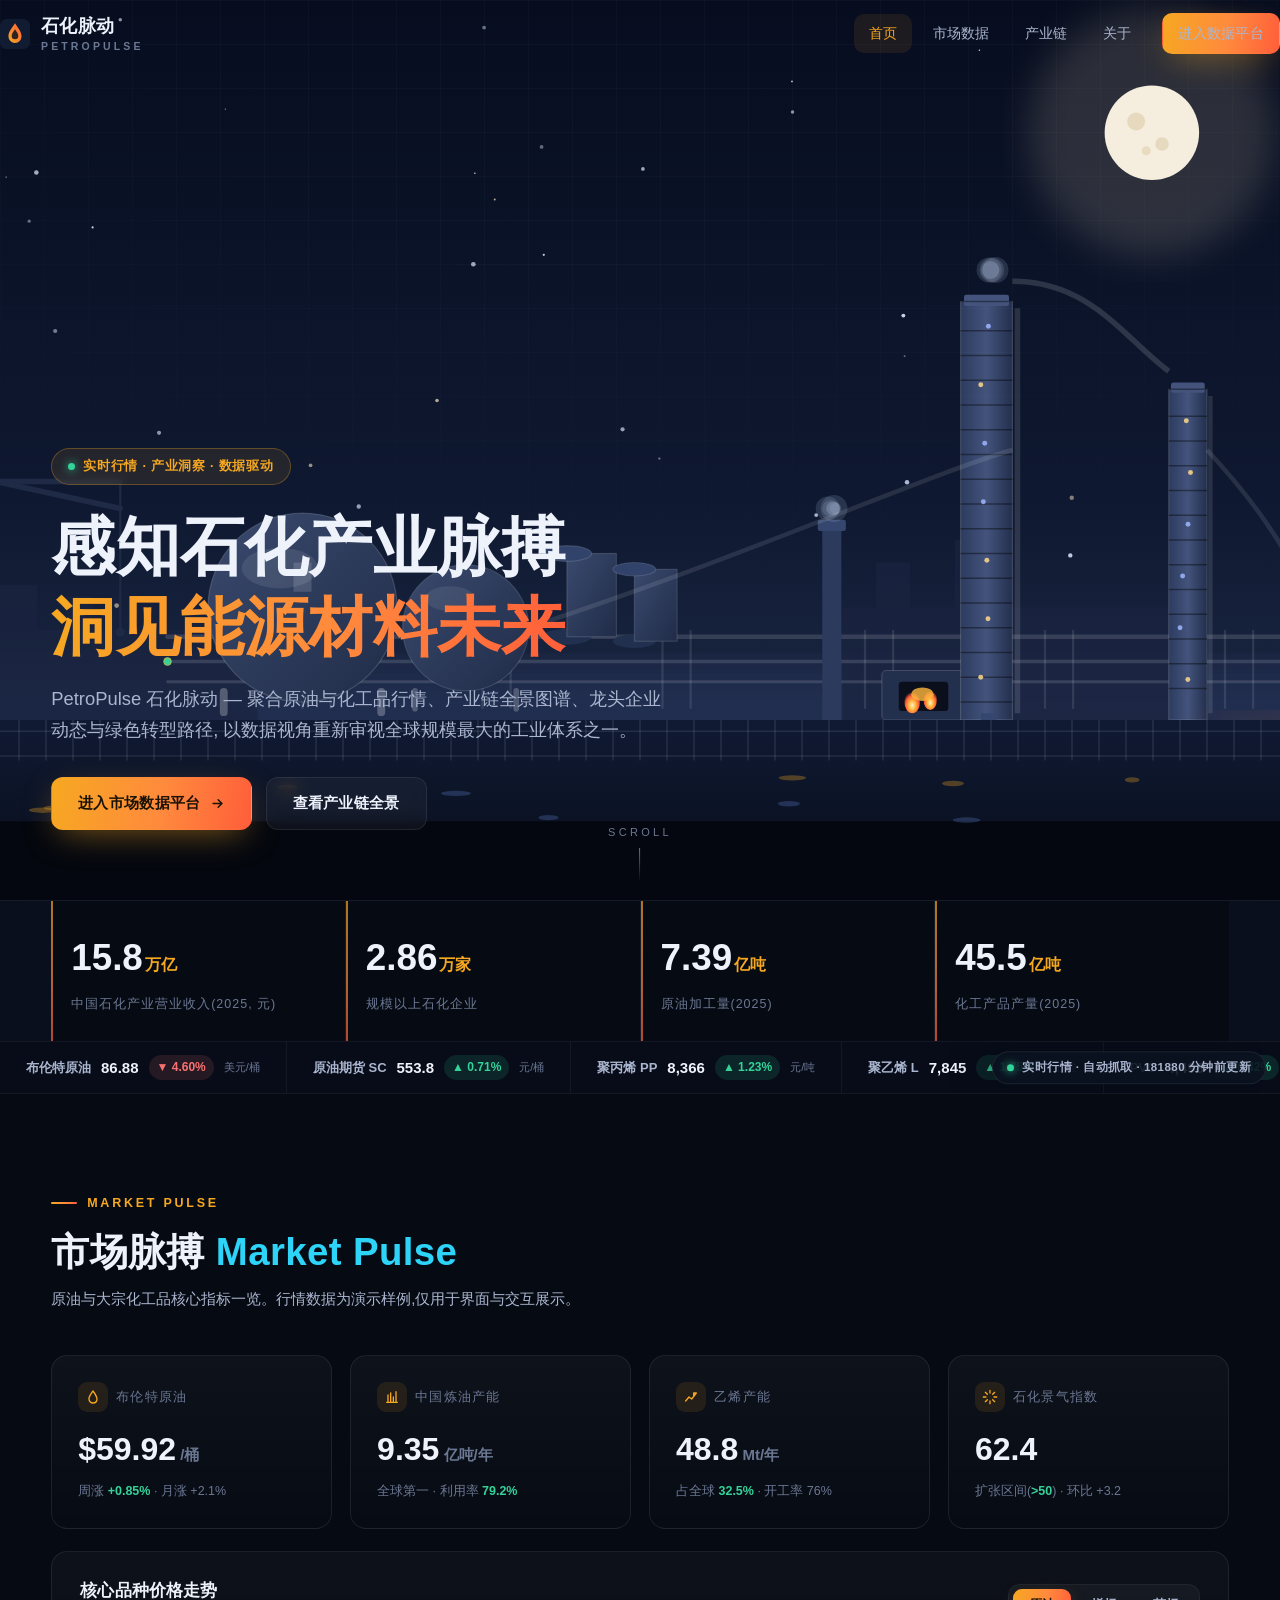
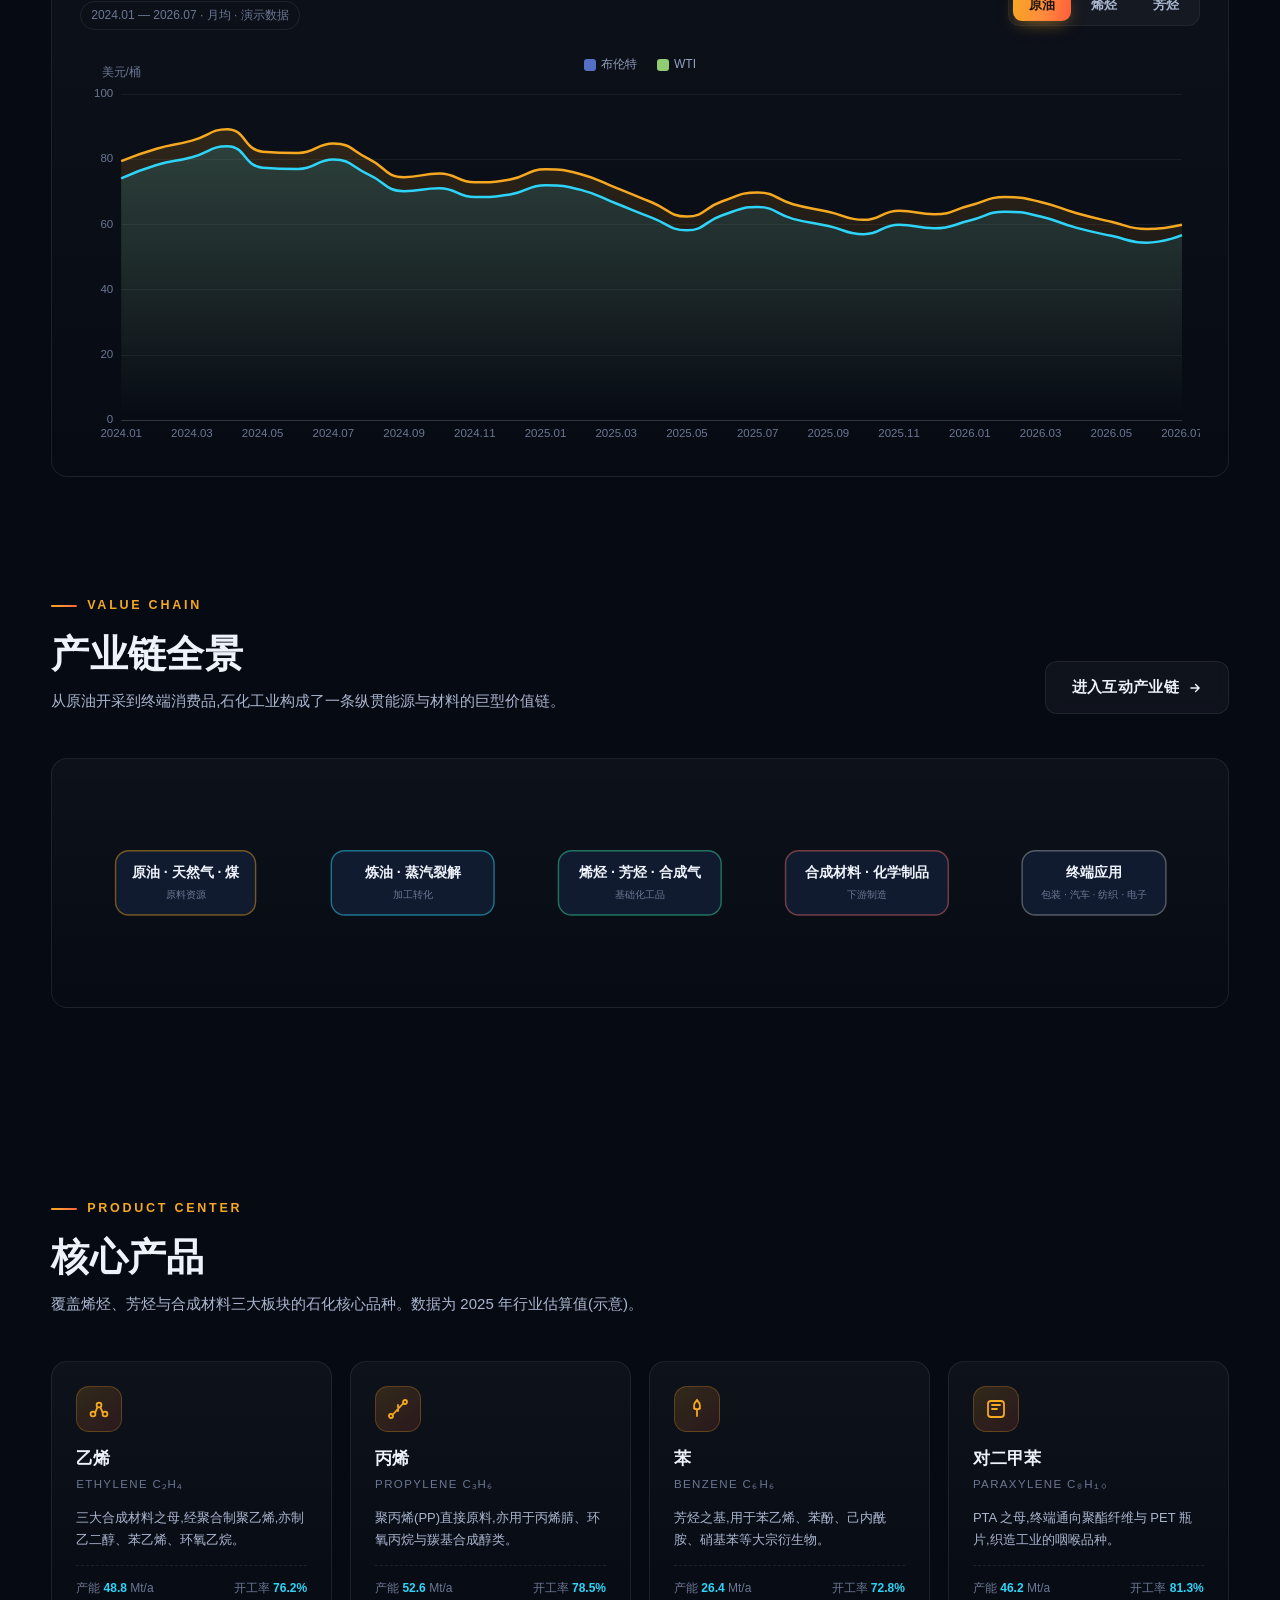
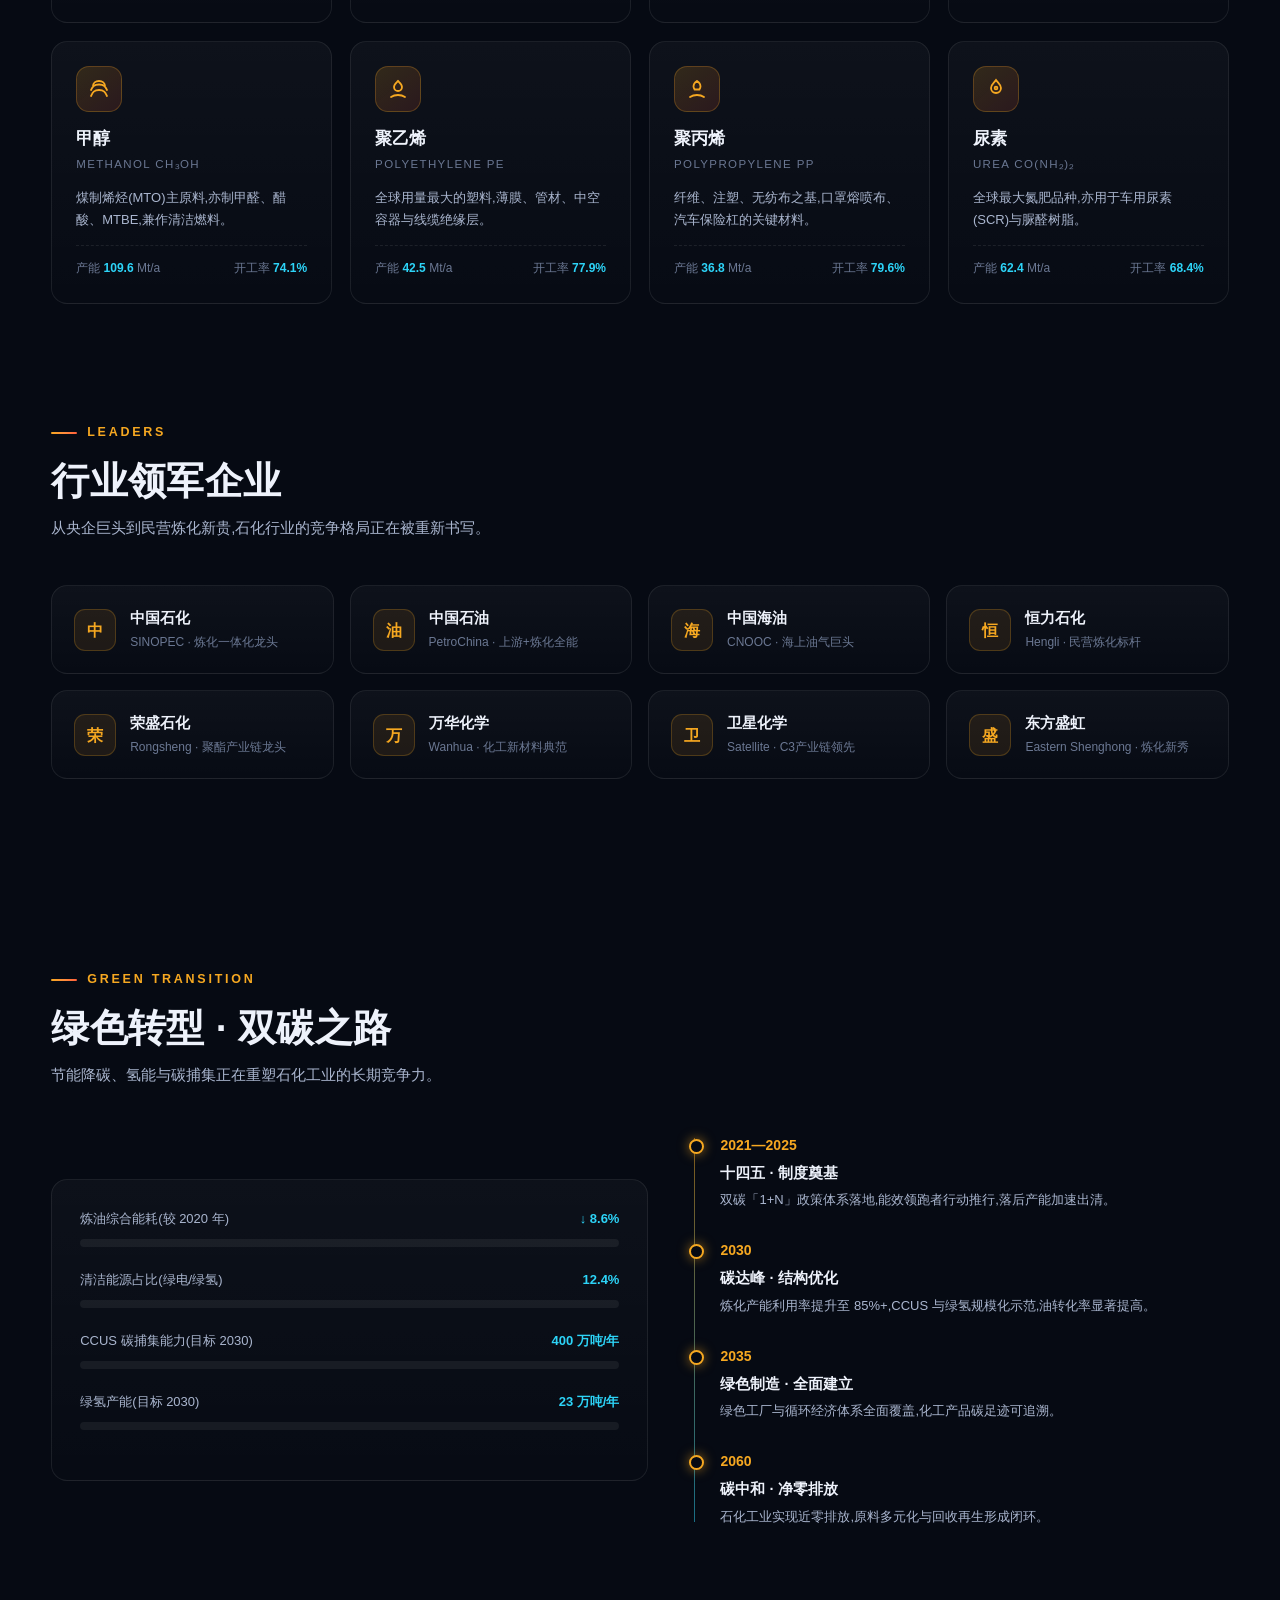
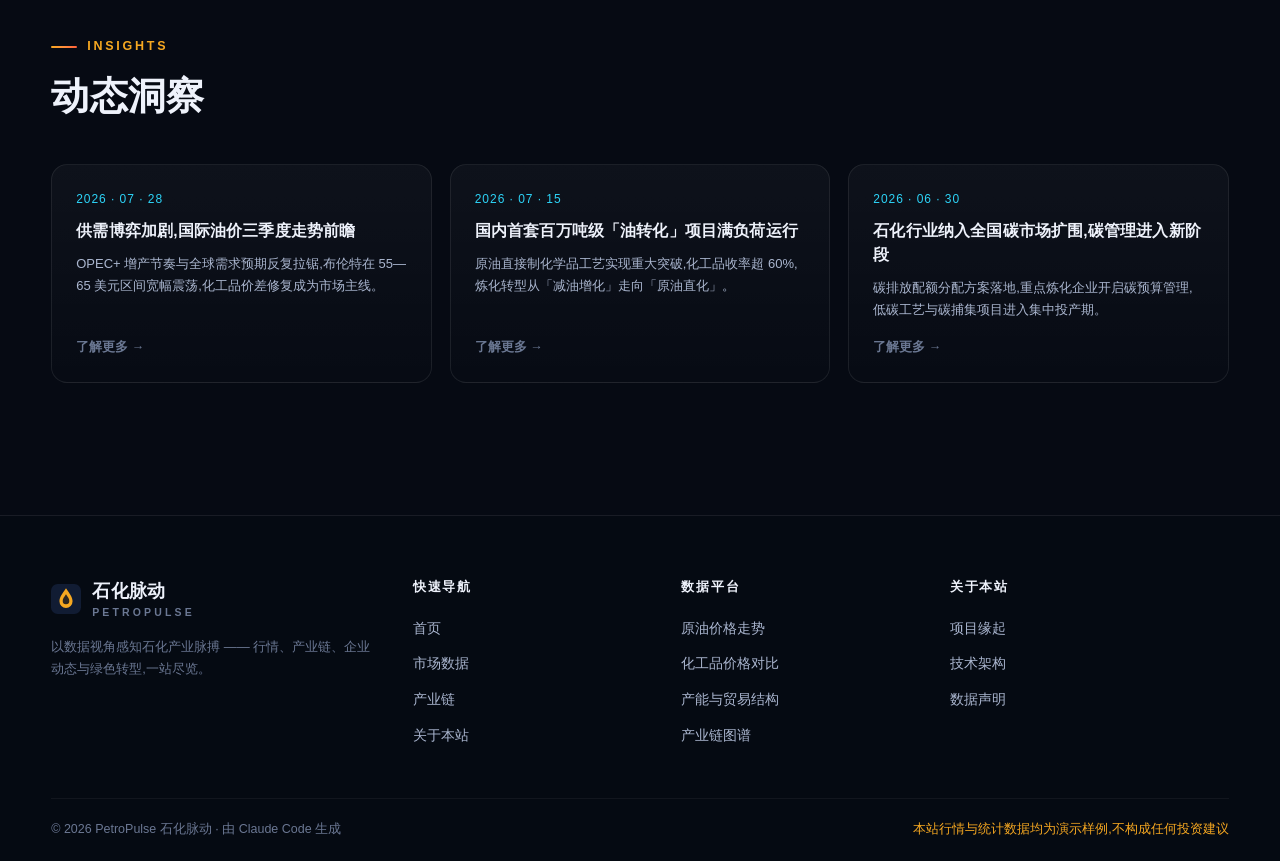
==== commit e0765a7f: "feat: 实时行情数据(新浪期货+Yahoo双通道)、数据源徽章、修复产业链预览hover动效" ====
--- a/index.html
+++ b/index.html
@@ -321,7 +321,7 @@
       <div class="chart-head">
         <div>
           <h3>核心品种价格走势</h3>
-          <div class="tag">2024.01 — 2026.07 · 月均 · 演示数据</div>
+          <div class="tag" id="ovTag">加载中…</div>
         </div>
         <div class="pills" id="priceTabs">
           <button class="pill on" data-key="oil">原油</button>
@@ -362,30 +362,40 @@
           </style>
         </defs>
         <g font-family="'PingFang SC','Microsoft YaHei',sans-serif" text-anchor="middle">
-          <g class="chain-prev-node" transform="translate(120 95)">
-            <rect x="-74" y="-34" width="148" height="68" rx="14" fill="#101b30" stroke="rgba(246,168,33,.45)" stroke-width="1.5"/>
-            <text y="-6" fill="#eef2fb" font-size="15" font-weight="700">原油 · 天然气 · 煤</text>
-            <text y="16" fill="#6b7893" font-size="11">原料资源</text>
+          <g transform="translate(120 95)">
+            <g class="chain-prev-node">
+              <rect x="-74" y="-34" width="148" height="68" rx="14" fill="#101b30" stroke="rgba(246,168,33,.45)" stroke-width="1.5"/>
+              <text y="-6" fill="#eef2fb" font-size="15" font-weight="700">原油 · 天然气 · 煤</text>
+              <text y="16" fill="#6b7893" font-size="11">原料资源</text>
+            </g>
           </g>
-          <g class="chain-prev-node" transform="translate(360 95)">
-            <rect x="-86" y="-34" width="172" height="68" rx="14" fill="#101b30" stroke="rgba(45,212,248,.5)" stroke-width="1.5"/>
-            <text y="-6" fill="#eef2fb" font-size="15" font-weight="700">炼油 · 蒸汽裂解</text>
-            <text y="16" fill="#6b7893" font-size="11">加工转化</text>
+          <g transform="translate(360 95)">
+            <g class="chain-prev-node">
+              <rect x="-86" y="-34" width="172" height="68" rx="14" fill="#101b30" stroke="rgba(45,212,248,.5)" stroke-width="1.5"/>
+              <text y="-6" fill="#eef2fb" font-size="15" font-weight="700">炼油 · 蒸汽裂解</text>
+              <text y="16" fill="#6b7893" font-size="11">加工转化</text>
+            </g>
           </g>
-          <g class="chain-prev-node" transform="translate(600 95)">
-            <rect x="-86" y="-34" width="172" height="68" rx="14" fill="#101b30" stroke="rgba(52,211,153,.5)" stroke-width="1.5"/>
-            <text y="-6" fill="#eef2fb" font-size="15" font-weight="700">烯烃 · 芳烃 · 合成气</text>
-            <text y="16" fill="#6b7893" font-size="11">基础化工品</text>
+          <g transform="translate(600 95)">
+            <g class="chain-prev-node">
+              <rect x="-86" y="-34" width="172" height="68" rx="14" fill="#101b30" stroke="rgba(52,211,153,.5)" stroke-width="1.5"/>
+              <text y="-6" fill="#eef2fb" font-size="15" font-weight="700">烯烃 · 芳烃 · 合成气</text>
+              <text y="16" fill="#6b7893" font-size="11">基础化工品</text>
+            </g>
           </g>
-          <g class="chain-prev-node" transform="translate(840 95)">
-            <rect x="-86" y="-34" width="172" height="68" rx="14" fill="#101b30" stroke="rgba(248,113,113,.45)" stroke-width="1.5"/>
-            <text y="-6" fill="#eef2fb" font-size="15" font-weight="700">合成材料 · 化学制品</text>
-            <text y="16" fill="#6b7893" font-size="11">下游制造</text>
+          <g transform="translate(840 95)">
+            <g class="chain-prev-node">
+              <rect x="-86" y="-34" width="172" height="68" rx="14" fill="#101b30" stroke="rgba(248,113,113,.45)" stroke-width="1.5"/>
+              <text y="-6" fill="#eef2fb" font-size="15" font-weight="700">合成材料 · 化学制品</text>
+              <text y="16" fill="#6b7893" font-size="11">下游制造</text>
+            </g>
           </g>
-          <g class="chain-prev-node" transform="translate(1080 95)">
-            <rect x="-76" y="-34" width="152" height="68" rx="14" fill="#101b30" stroke="rgba(255,255,255,.3)" stroke-width="1.5"/>
-            <text y="-6" fill="#eef2fb" font-size="15" font-weight="700">终端应用</text>
-            <text y="16" fill="#6b7893" font-size="11">包装 · 汽车 · 纺织 · 电子</text>
+          <g transform="translate(1080 95)">
+            <g class="chain-prev-node">
+              <rect x="-76" y="-34" width="152" height="68" rx="14" fill="#101b30" stroke="rgba(255,255,255,.3)" stroke-width="1.5"/>
+              <text y="-6" fill="#eef2fb" font-size="15" font-weight="700">终端应用</text>
+              <text y="16" fill="#6b7893" font-size="11">包装 · 汽车 · 纺织 · 电子</text>
+            </g>
           </g>
           <g stroke="url(#flowA)" stroke-width="3" fill="none" opacity=".9">
             <line class="dash-flow" x1="196" y1="88" x2="270" y2="88"/>
@@ -700,7 +710,38 @@
   };
 
   const chart = echarts.init(document.getElementById('overviewChart'));
+  const ovTag = document.getElementById('ovTag');
+  const mkSeries = (s, d, n) => ({
+    name: s.name, type: 'line', smooth: true, symbol: 'none',
+    data: n ? s.data.slice(-n) : s.data,
+    lineStyle: { width: 2.5, color: s.color },
+    areaStyle: { color: new echarts.graphic.LinearGradient(0, 0, 0, 1, [
+      { offset: 0, color: s.color + '38' }, { offset: 1, color: s.color + '00' }
+    ]) },
+    emphasis: { focus: 'series' }
+  });
+
+  /* 真实日K(布伦特/WTI)优先,演示兜底 */
+  let oilReal = null;
   const paint = key => {
+    if (key === 'oil' && oilReal) {
+      const src = oilReal.brent || oilReal.wti;
+      const series = [];
+      if (oilReal.brent) series.push({ ...mkSeries({ name: '布伦特', color: '#f6a821', data: [] }, 0), data: oilReal.brent.values });
+      if (oilReal.wti) series.push({ ...mkSeries({ name: 'WTI', color: '#2dd4f8', data: [] }, 0), data: oilReal.wti.values });
+      chart.setOption({
+        ...PP_CHART_THEME,
+        animationDuration: 700,
+        tooltip: { ...PP_CHART_THEME.tooltip, valueFormatter: v => v + ' 美元/桶' },
+        legend: { ...PP_CHART_THEME.legend },
+        grid: { ...PP_CHART_THEME.grid },
+        xAxis: { ...PP_CHART_THEME.xAxis, data: src.labels, boundaryGap: false },
+        yAxis: { ...PP_CHART_THEME.yAxis, name: '美元/桶', nameTextStyle: { color: '#6b7893' } },
+        series
+      }, true);
+      ovTag.textContent = `实时日K · ${src.labels[0]} — ${src.labels[src.labels.length - 1]}`;
+      return;
+    }
     const d = DATA[key];
     chart.setOption({
       ...PP_CHART_THEME,
@@ -710,16 +751,9 @@
       grid: { ...PP_CHART_THEME.grid },
       xAxis: { ...PP_CHART_THEME.xAxis, data: labels, boundaryGap: false },
       yAxis: { ...PP_CHART_THEME.yAxis, name: d.unit, nameTextStyle: { color: '#6b7893' } },
-      series: d.series.map(s => ({
-        name: s.name, type: 'line', smooth: true, symbol: 'none',
-        data: s.data,
-        lineStyle: { width: 2.5, color: s.color },
-        areaStyle: { color: new echarts.graphic.LinearGradient(0, 0, 0, 1, [
-          { offset: 0, color: s.color + '38' }, { offset: 1, color: s.color + '00' }
-        ]) },
-        emphasis: { focus: 'series' }
-      }))
+      series: d.series.map(s => mkSeries(s, d))
     }, true);
+    ovTag.textContent = '2024.01 — 2026.07 · 月均 · 演示数据';
   };
   paint('oil');
   document.getElementById('priceTabs').addEventListener('click', e => {
@@ -729,6 +763,13 @@
     btn.classList.add('on');
     paint(btn.dataset.key);
   });
+  window.addEventListener('pp:quotes', e => {
+    const h = e.detail.history || {};
+    if (h.brent || h.wti) {
+      oilReal = h;
+      if (document.querySelector('#priceTabs .pill.on').dataset.key === 'oil') paint('oil');
+    }
+  });
   window.addEventListener('resize', () => chart.resize());
 })();
 </script>
--- a/assets/css/style.css
+++ b/assets/css/style.css
@@ -239,7 +239,31 @@
 .ticker:hover .ticker-track { animation-play-state: paused; }
 @keyframes ticker { from { transform: translateX(0); } to { transform: translateX(-50%); } }
 .ticker-item { display: flex; align-items: center; gap: 10px; padding: 13px 26px; border-right: 1px solid var(--line-soft); white-space: nowrap; }
-.ticker-item .nm { color: var(--t-2); font-size: 13px; font-weight: 600; }
+.ticker-item .nm { color: var(--t-2); font-size: 13px; font-weight: 600; display: inline-flex; align-items: center; gap: 5px; }
+.ticker-item .unit { color: var(--t-3); font-size: 11px; }
+.demo-chip {
+  display: inline-grid; place-items: center; width: 15px; height: 15px;
+  border-radius: 5px; font-size: 9px; font-weight: 700;
+  background: rgba(248, 113, 113, .14); color: var(--down);
+  border: 1px solid rgba(248, 113, 113, .35); flex: none;
+}
+.data-status {
+  display: inline-flex; align-items: center; gap: 8px;
+  font-size: 11.5px; font-weight: 600; letter-spacing: .04em;
+  padding: 6px 14px; border-radius: 999px; white-space: nowrap;
+  background: rgba(10, 17, 32, .9); border: 1px solid var(--line);
+  color: var(--t-2);
+}
+.ticker { position: relative; }
+.ticker .data-status {
+  position: absolute; top: 50%; right: 14px; transform: translateY(-50%);
+  z-index: 2; box-shadow: -24px 0 30px -10px var(--bg);
+}
+.page-hero .data-status { margin-bottom: 16px; }
+.ds-dot { width: 7px; height: 7px; border-radius: 50%; flex: none; }
+.ds-dot.live { background: var(--up); box-shadow: 0 0 8px var(--up); animation: pulse 1.8s infinite; }
+.ds-dot.cache { background: var(--amber); box-shadow: 0 0 8px var(--amber); }
+.ds-dot.demo { background: var(--down); }
 .ticker-item .px { font-family: var(--font-num); font-weight: 700; font-size: 15px; }
 .ticker-item .ch { font-family: var(--font-num); font-size: 12px; font-weight: 600; padding: 2px 8px; border-radius: 999px; }
 .ch.up { color: var(--up); background: rgba(52, 211, 153, .12); }
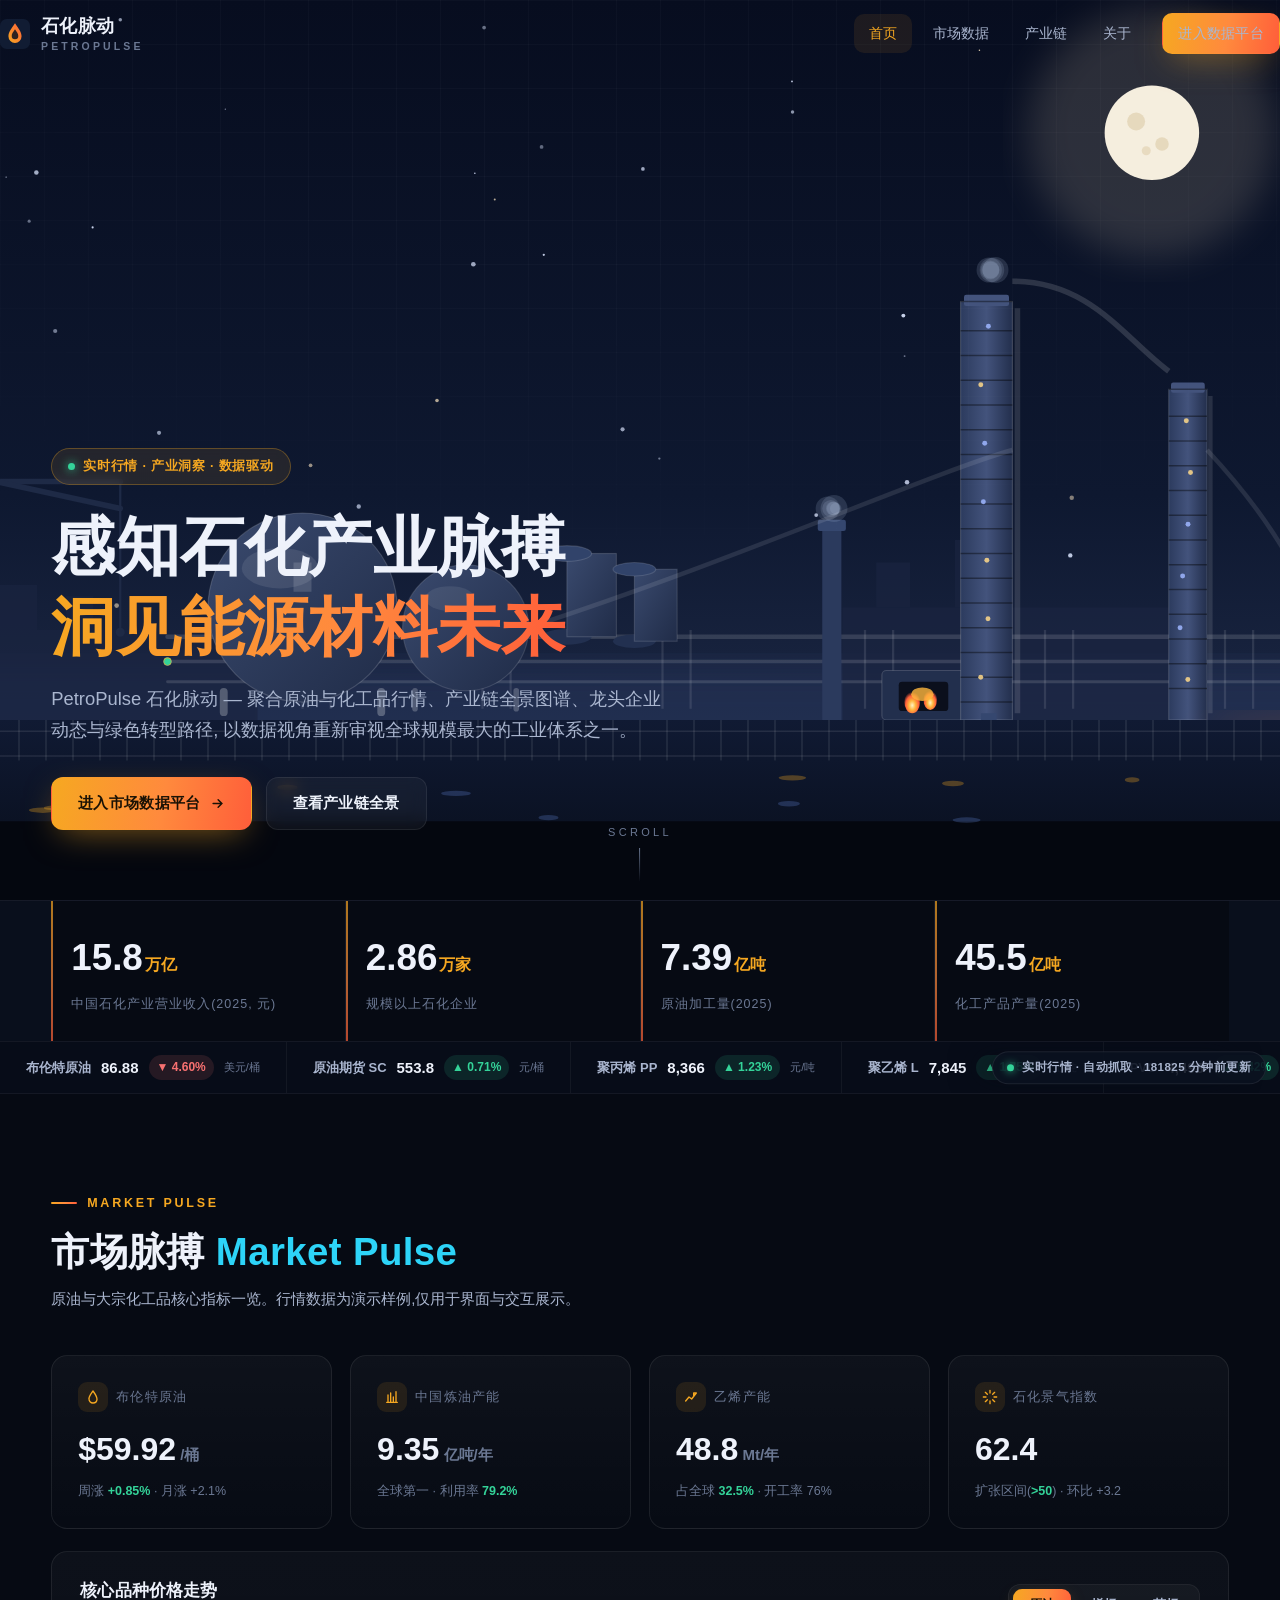
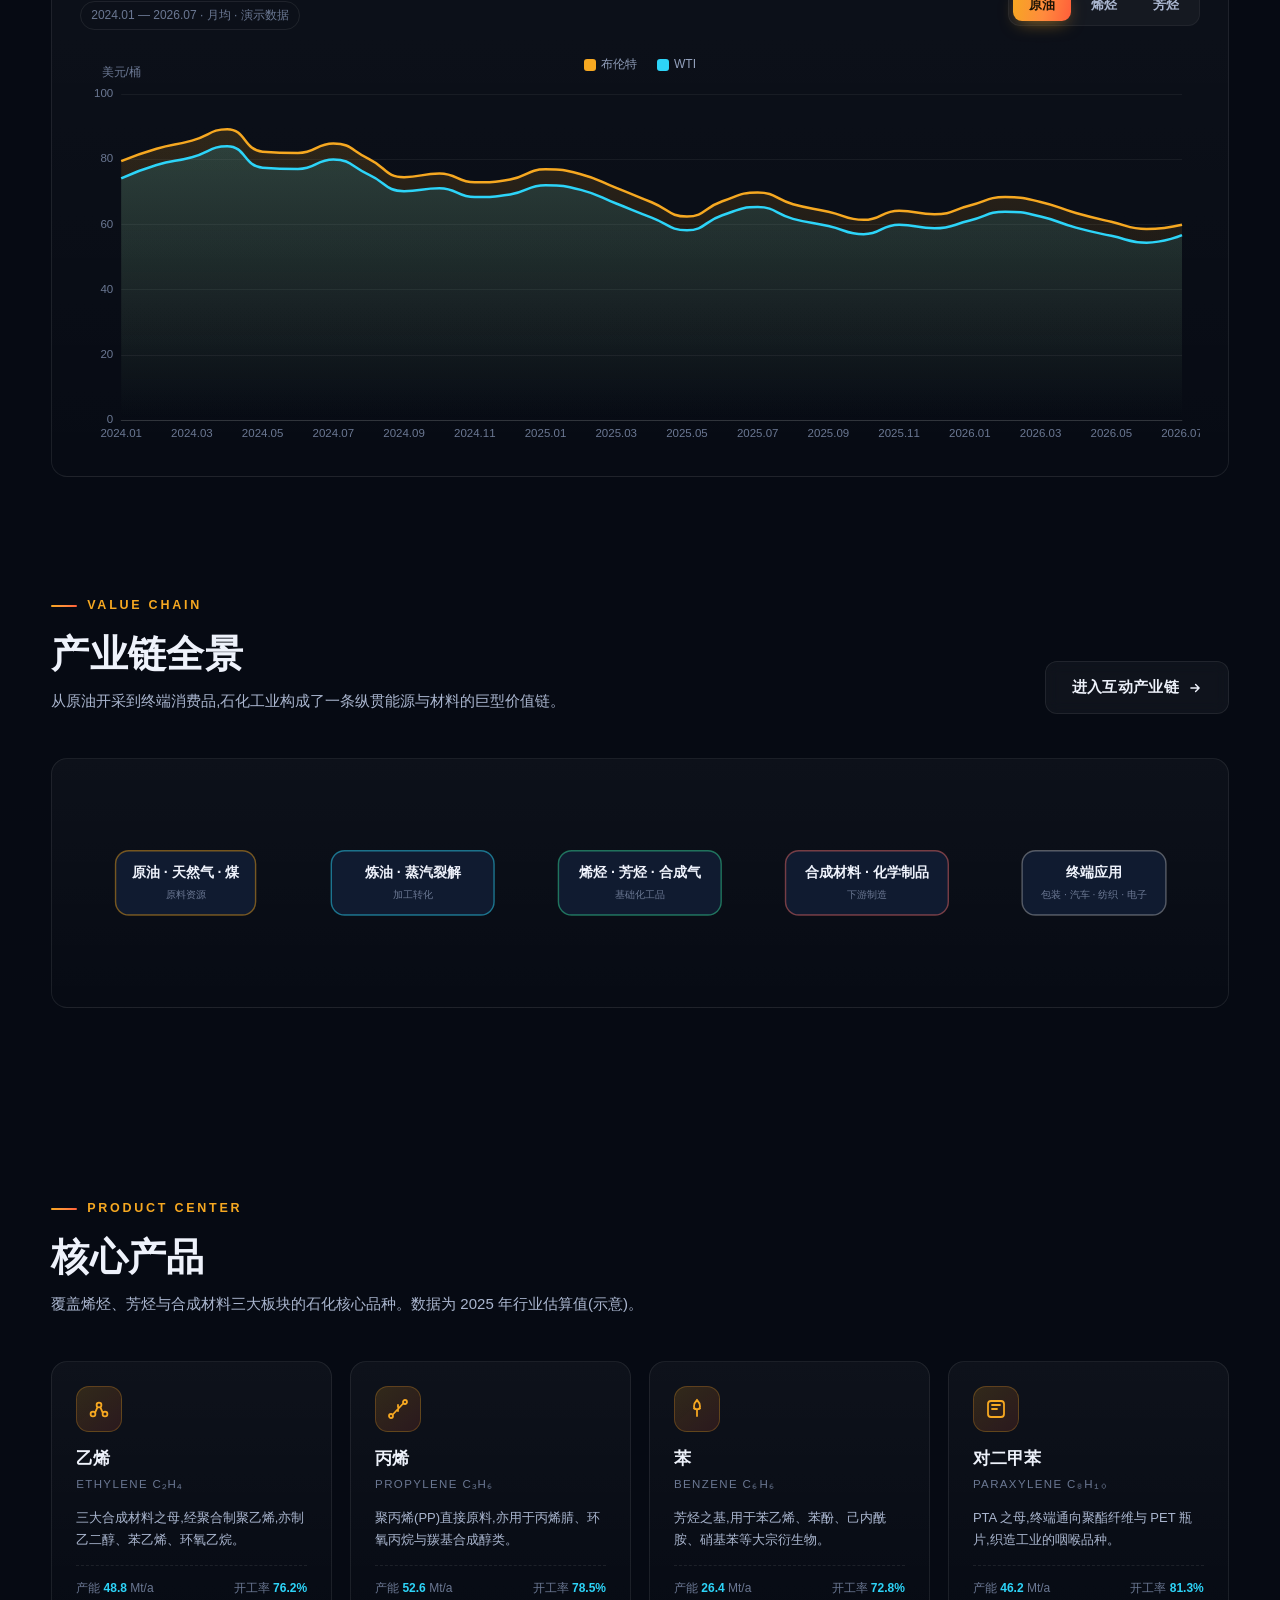
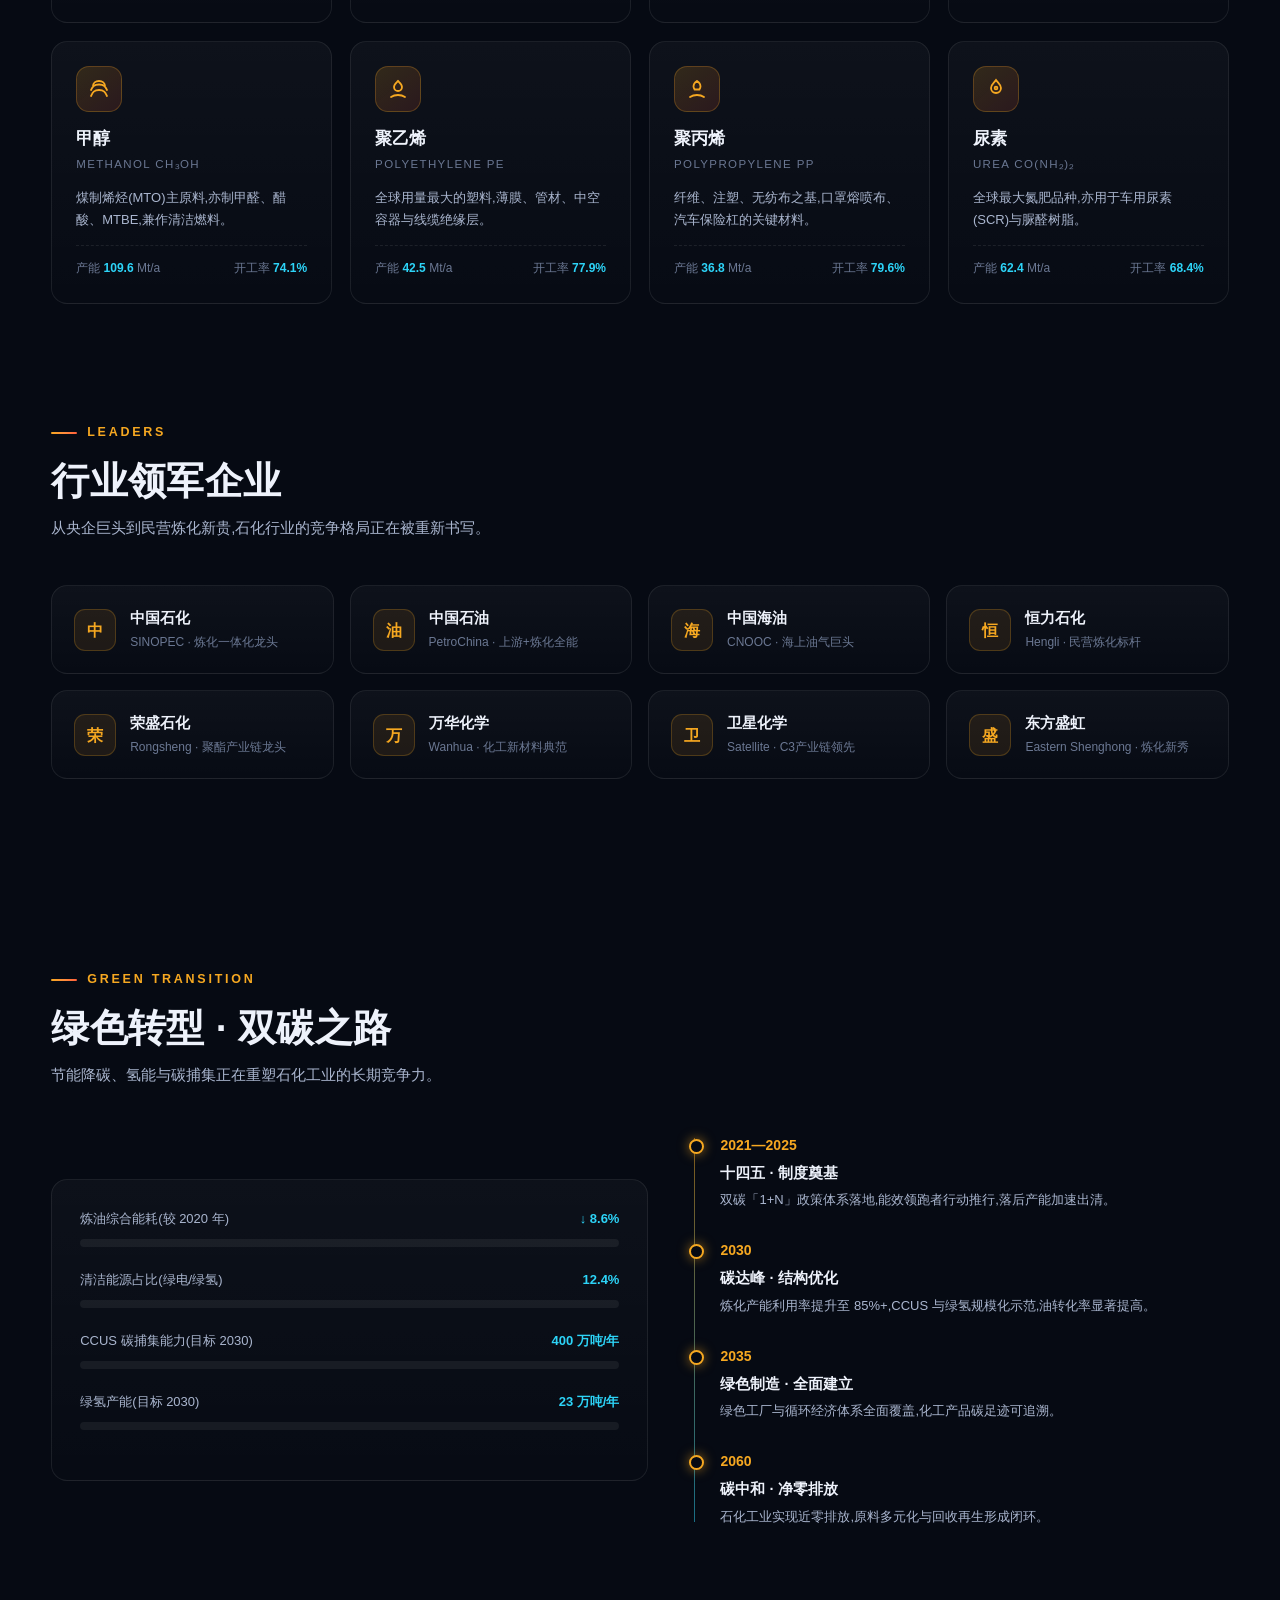
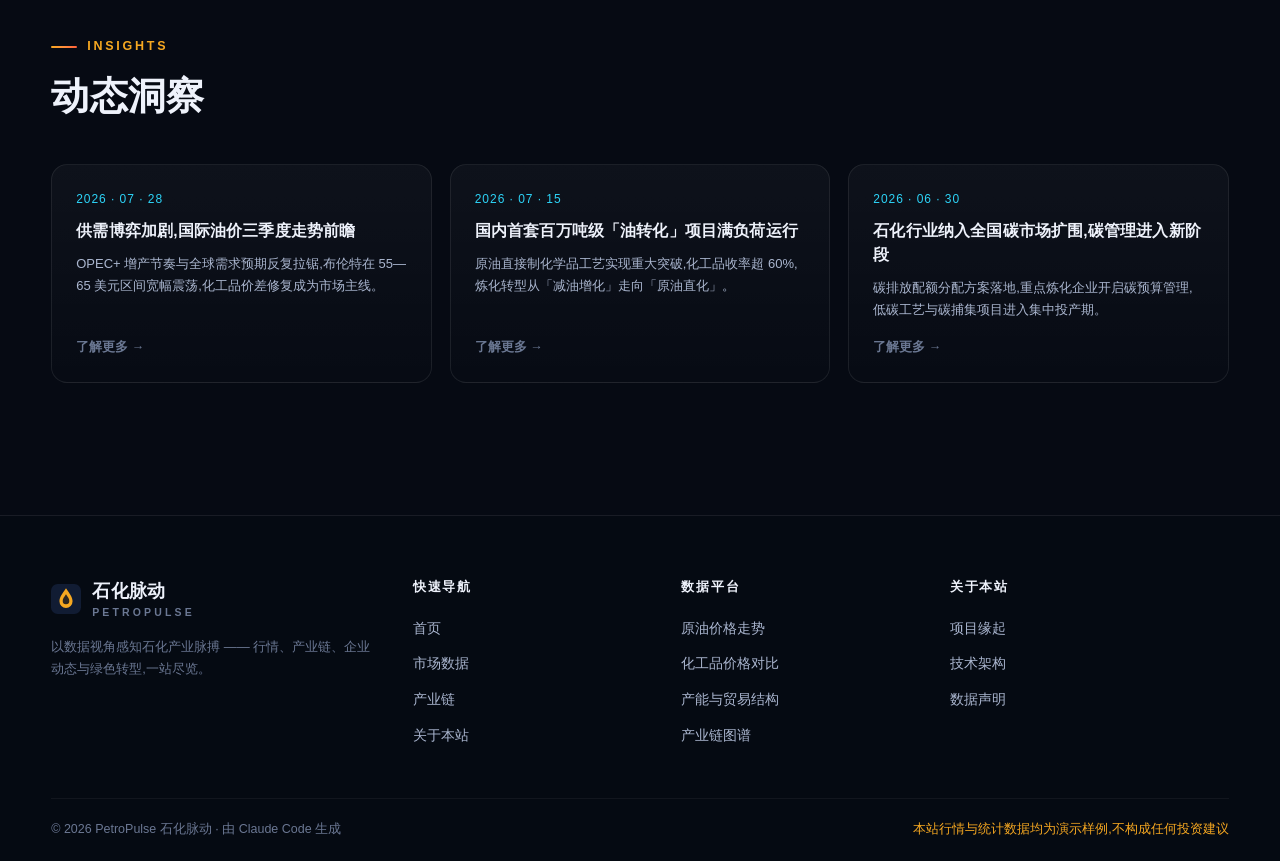
==== commit b7ee89bf: "feat: 空间页+全站点击跳转+PX/纯苯/丙烯真实数据+颜色一致性修复+jsDelivr镜像说明" ====
--- a/index.html
+++ b/index.html
@@ -712,7 +712,7 @@
   const chart = echarts.init(document.getElementById('overviewChart'));
   const ovTag = document.getElementById('ovTag');
   const mkSeries = (s, d, n) => ({
-    name: s.name, type: 'line', smooth: true, symbol: 'none',
+    name: s.name, type: 'line', color: s.color, smooth: true, symbol: 'none',
     data: n ? s.data.slice(-n) : s.data,
     lineStyle: { width: 2.5, color: s.color },
     areaStyle: { color: new echarts.graphic.LinearGradient(0, 0, 0, 1, [
--- a/assets/css/style.css
+++ b/assets/css/style.css
@@ -239,6 +239,9 @@
 .ticker:hover .ticker-track { animation-play-state: paused; }
 @keyframes ticker { from { transform: translateX(0); } to { transform: translateX(-50%); } }
 .ticker-item { display: flex; align-items: center; gap: 10px; padding: 13px 26px; border-right: 1px solid var(--line-soft); white-space: nowrap; }
+.clickable { cursor: pointer; }
+.ticker-item:hover { background: rgba(246, 168, 33, .06); }
+.card.clickable:hover, .prod.clickable:hover, .co.clickable:hover, .news.clickable:hover, .kpi.clickable:hover { cursor: pointer; }
 .ticker-item .nm { color: var(--t-2); font-size: 13px; font-weight: 600; display: inline-flex; align-items: center; gap: 5px; }
 .ticker-item .unit { color: var(--t-3); font-size: 11px; }
 .demo-chip {
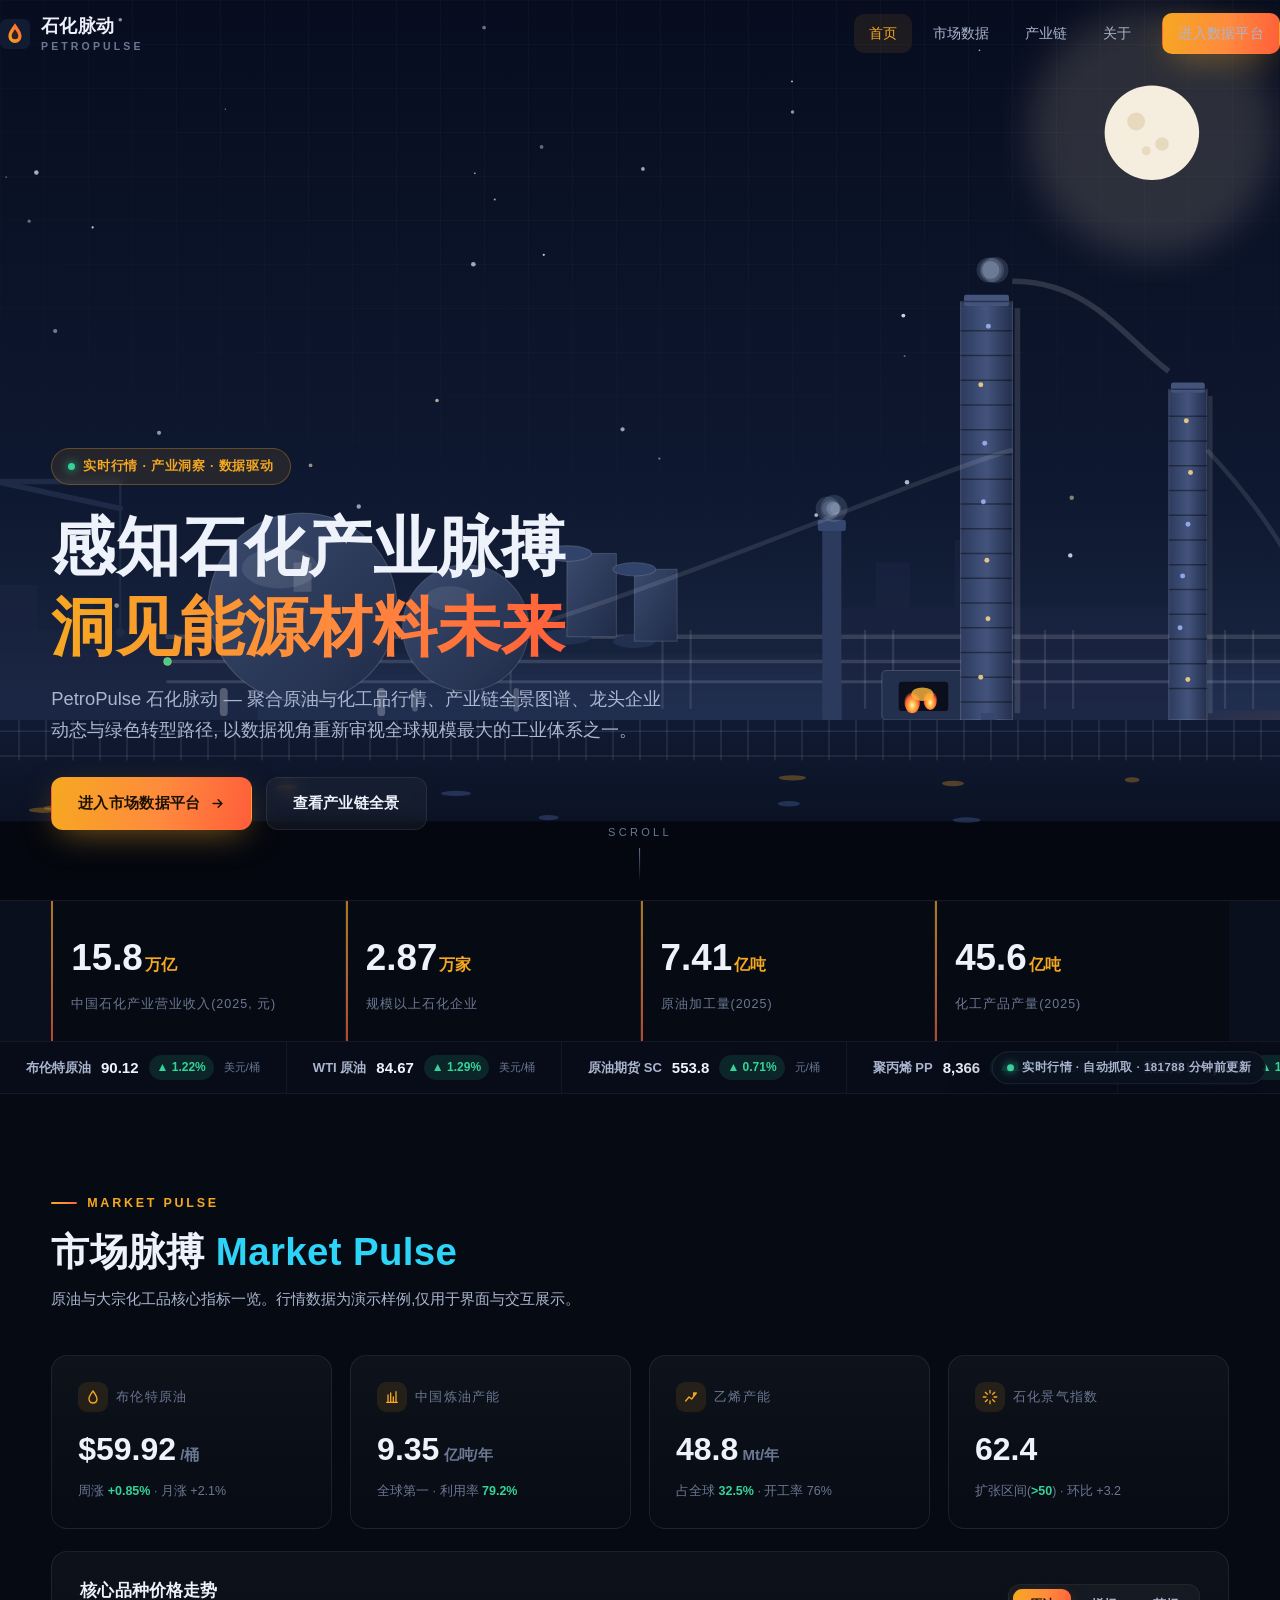
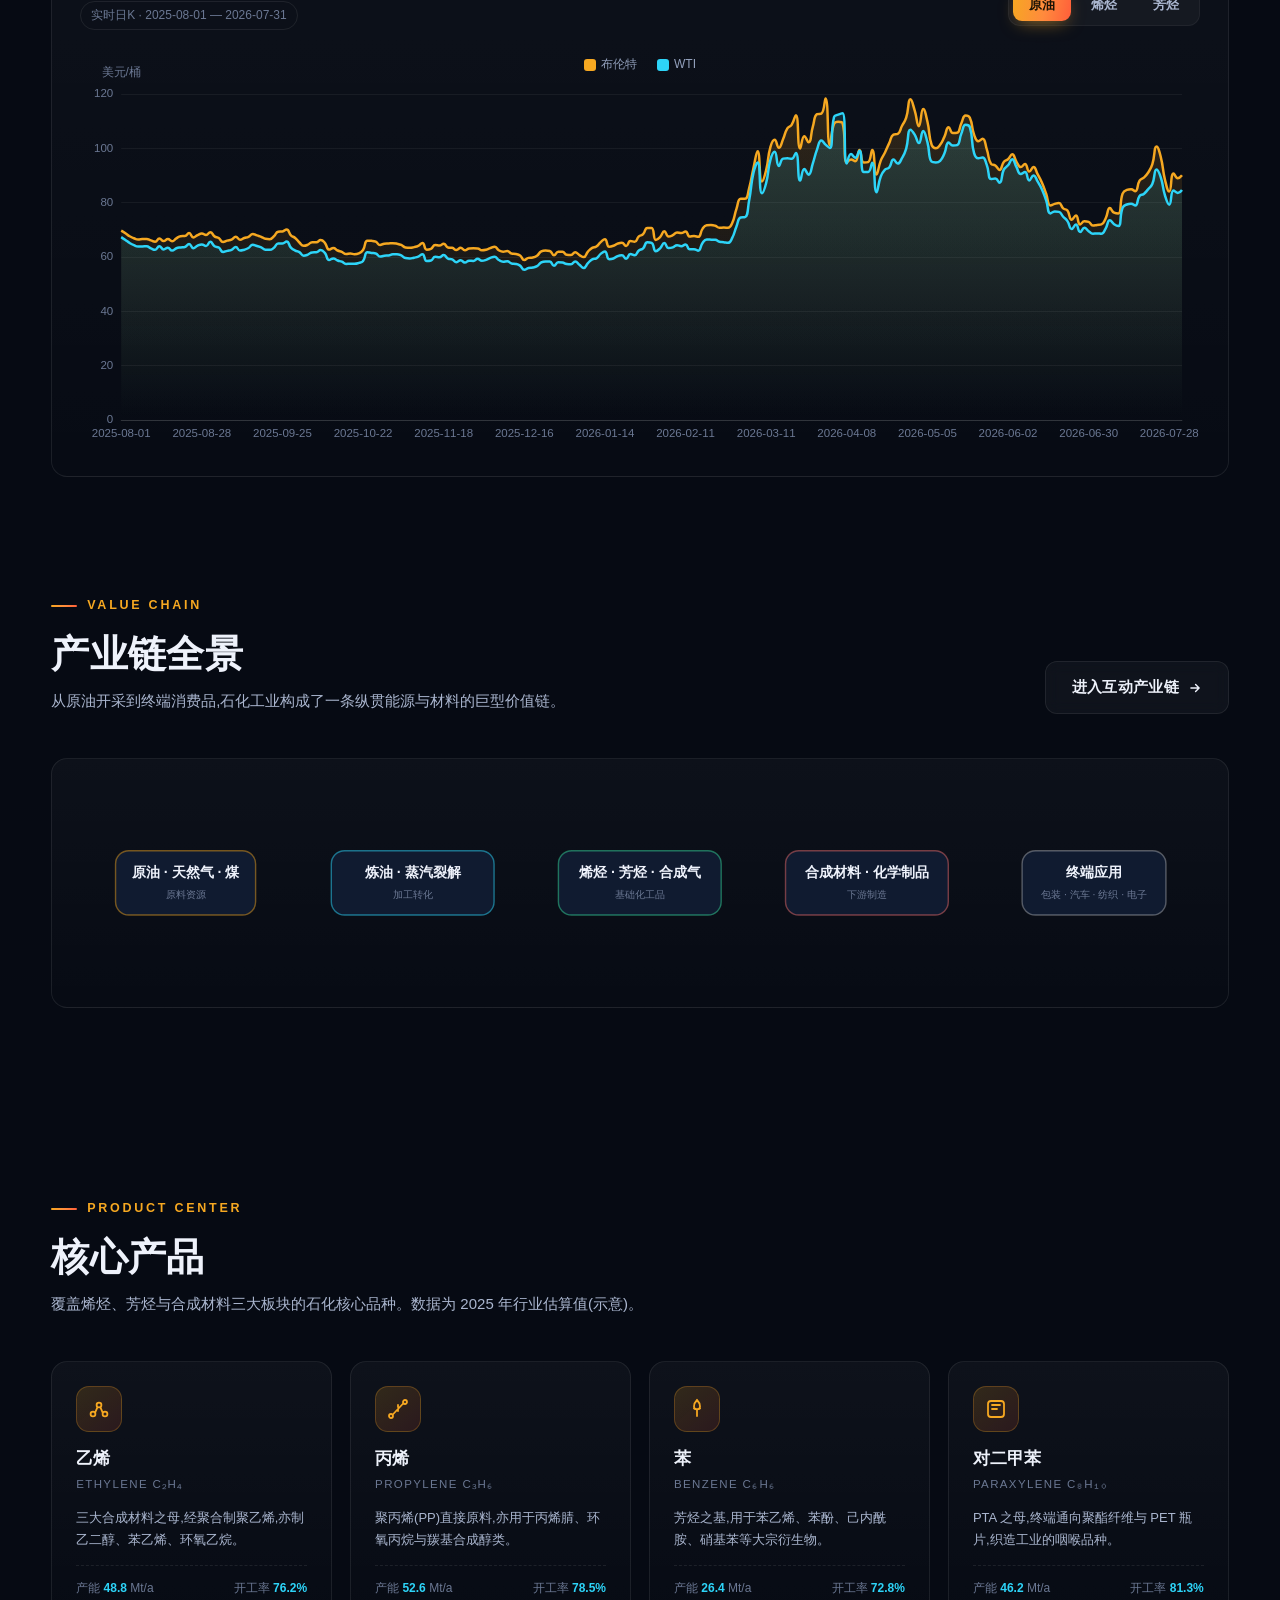
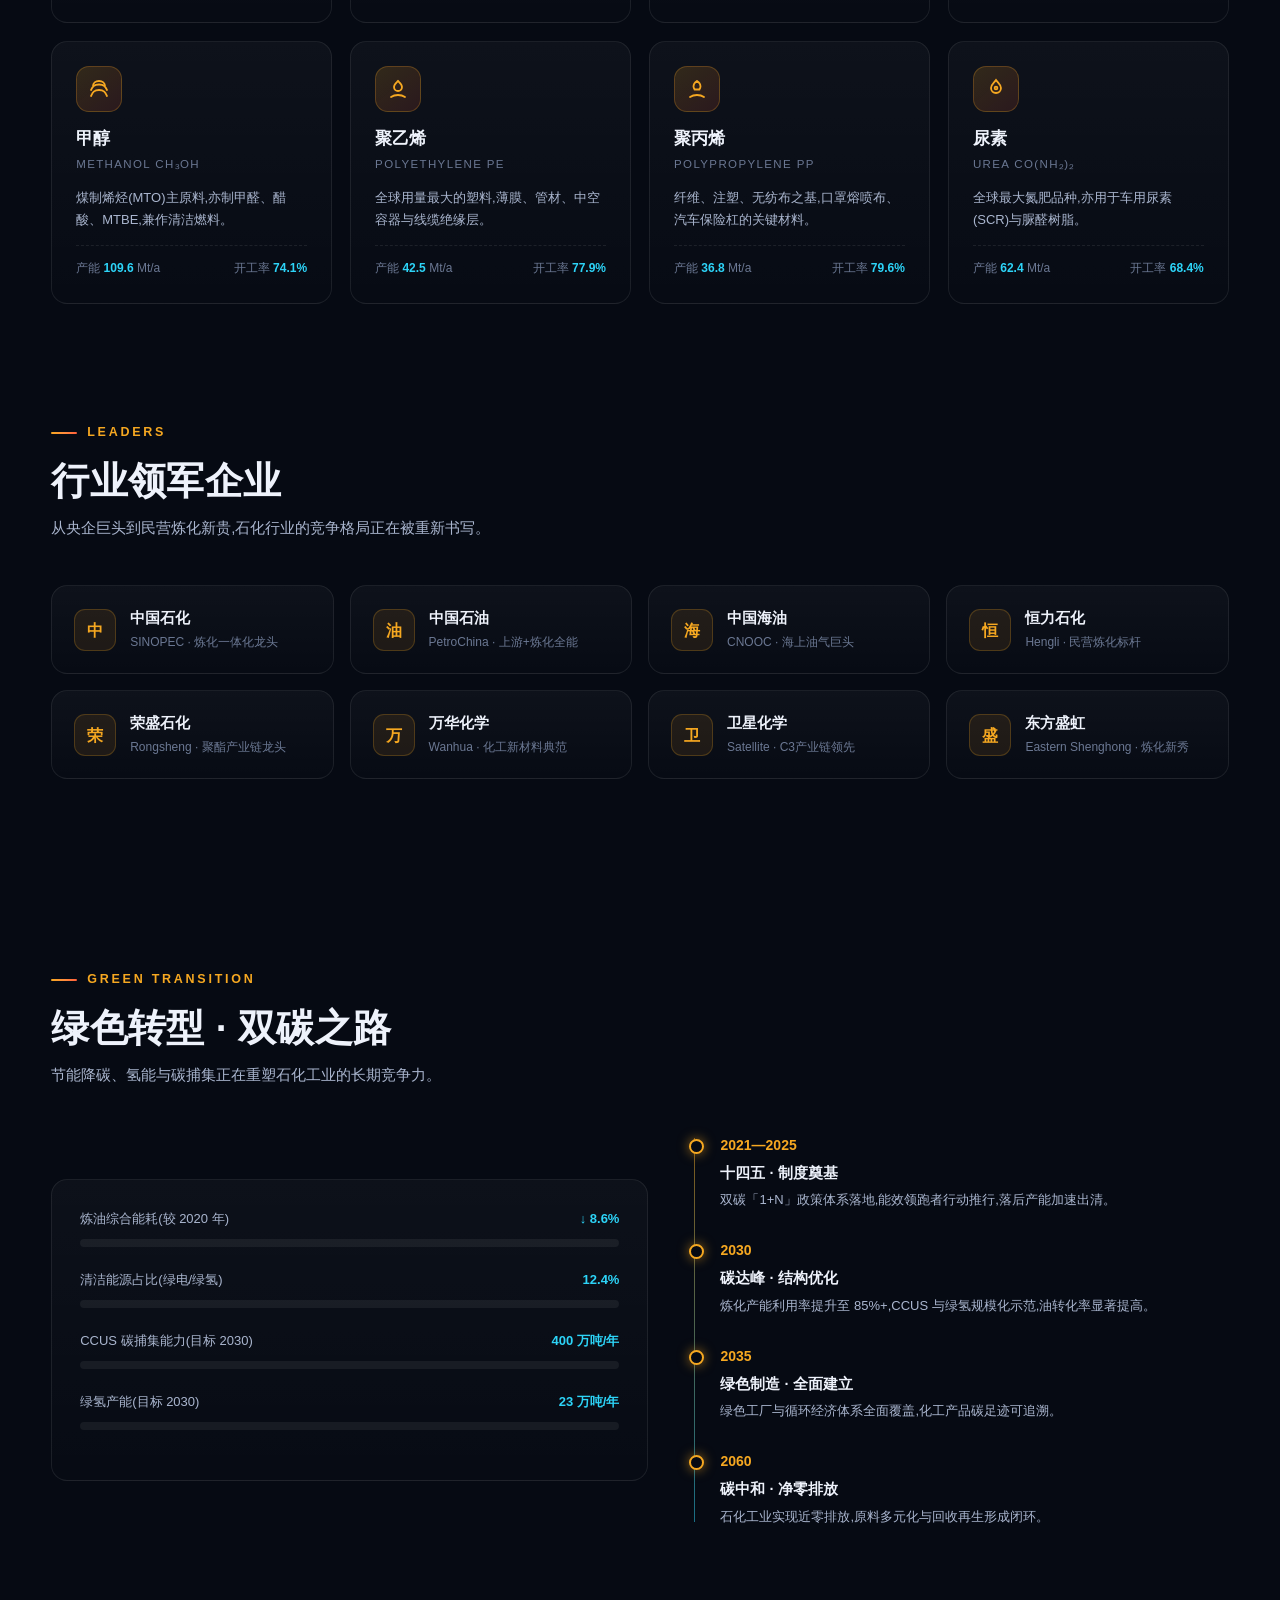
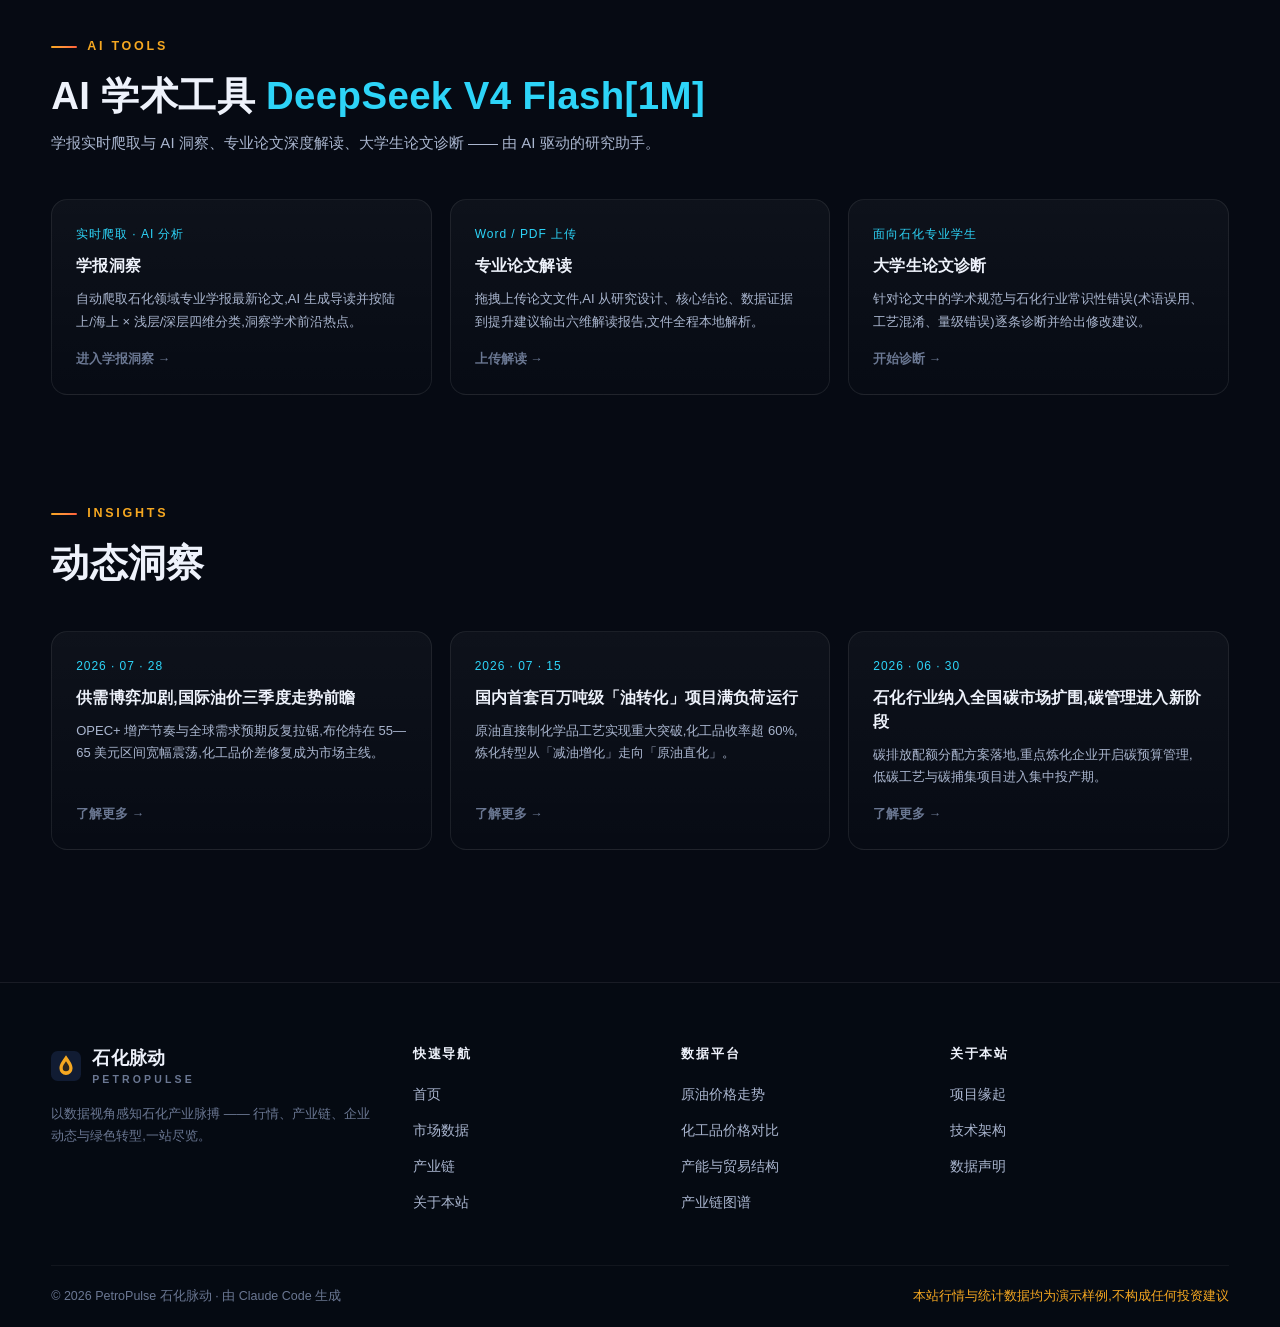
==== commit 86cd446b: "feat: 学报洞察+大学生论文诊断+论文解读(Word/PDF)三大AI模块,DeepSeek接入,项目迁移D盘" ====
--- a/index.html
+++ b/index.html
@@ -534,6 +534,37 @@
   </div>
 </section>
 
+<!-- ================= AI 学术工具 ================= -->
+<section class="block" id="ai-tools" style="padding-top:10px">
+  <div class="container">
+    <div class="sec-head reveal">
+      <span class="eyebrow">AI Tools</span>
+      <h2 class="sec-title">AI 学术工具 <span class="text-cyan">DeepSeek V4 Flash[1M]</span></h2>
+      <p class="sec-sub">学报实时爬取与 AI 洞察、专业论文深度解读、大学生论文诊断 —— 由 AI 驱动的研究助手。</p>
+    </div>
+    <div class="news-grid">
+      <a class="card news reveal d1" href="journal.html" style="text-decoration:none">
+        <div class="date">实时爬取 · AI 分析</div>
+        <h3>学报洞察</h3>
+        <p>自动爬取石化领域专业学报最新论文,AI 生成导读并按陆上/海上 × 浅层/深层四维分类,洞察学术前沿热点。</p>
+        <span class="more">进入学报洞察 →</span>
+      </a>
+      <a class="card news reveal d2" href="interpret.html" style="text-decoration:none">
+        <div class="date">Word / PDF 上传</div>
+        <h3>专业论文解读</h3>
+        <p>拖拽上传论文文件,AI 从研究设计、核心结论、数据证据到提升建议输出六维解读报告,文件全程本地解析。</p>
+        <span class="more">上传解读 →</span>
+      </a>
+      <a class="card news reveal d3" href="papers.html" style="text-decoration:none">
+        <div class="date">面向石化专业学生</div>
+        <h3>大学生论文诊断</h3>
+        <p>针对论文中的学术规范与石化行业常识性错误(术语误用、工艺混淆、量级错误)逐条诊断并给出修改建议。</p>
+        <span class="more">开始诊断 →</span>
+      </a>
+    </div>
+  </div>
+</section>
+
 <!-- ================= 动态洞察 ================= -->
 <section class="block" id="news" style="padding-top:10px">
   <div class="container">
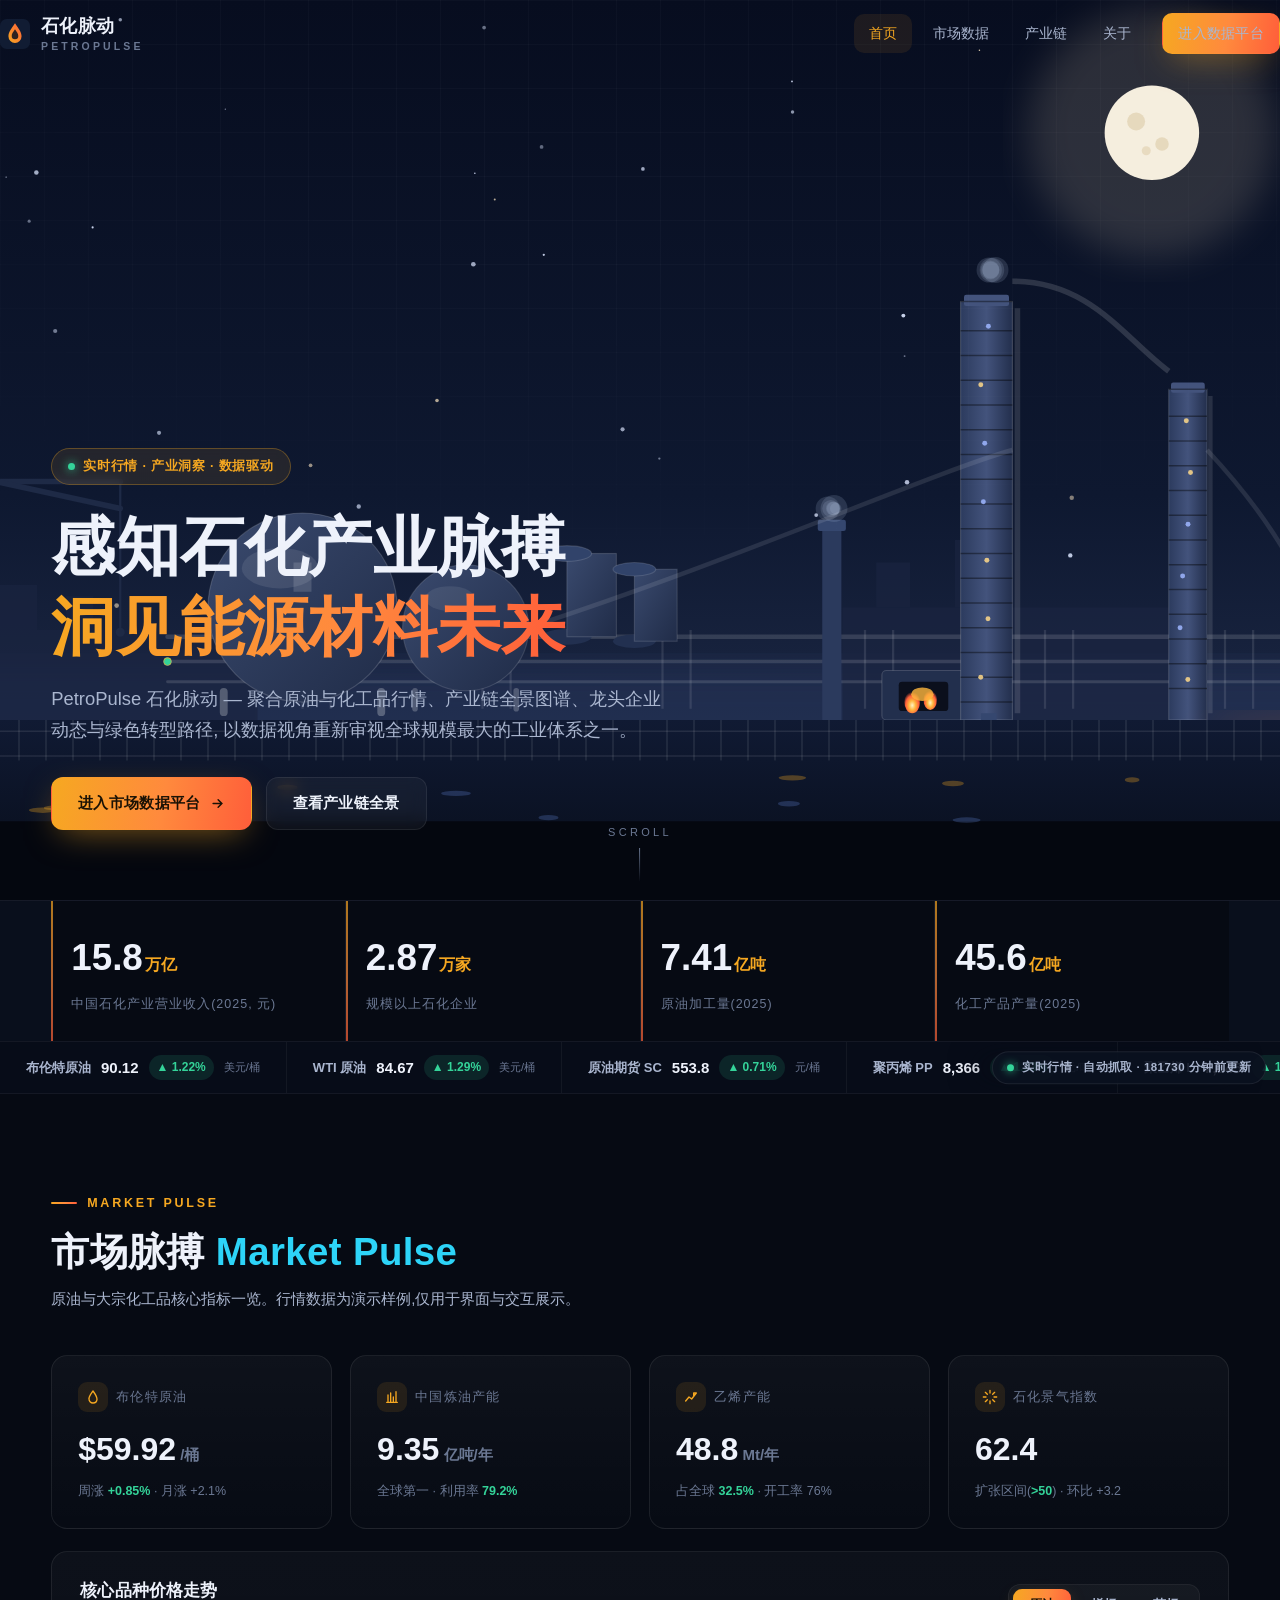
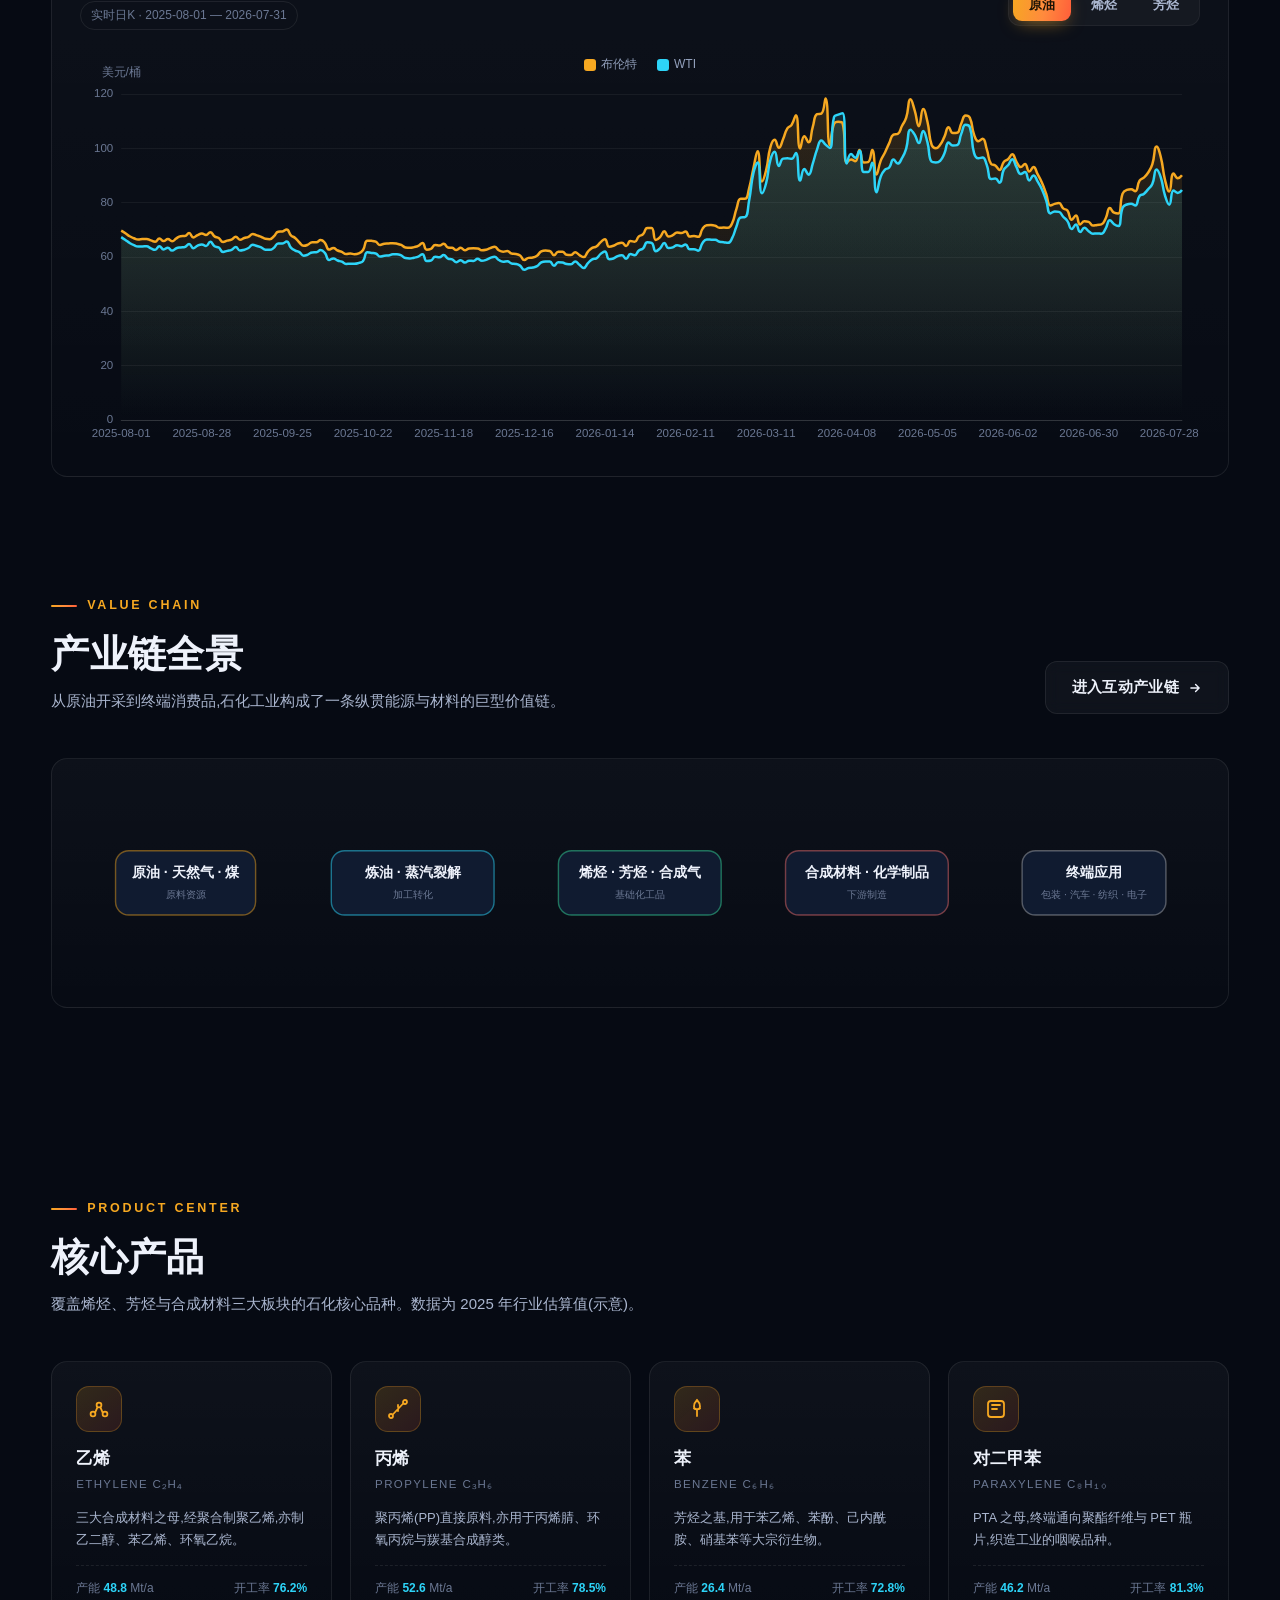
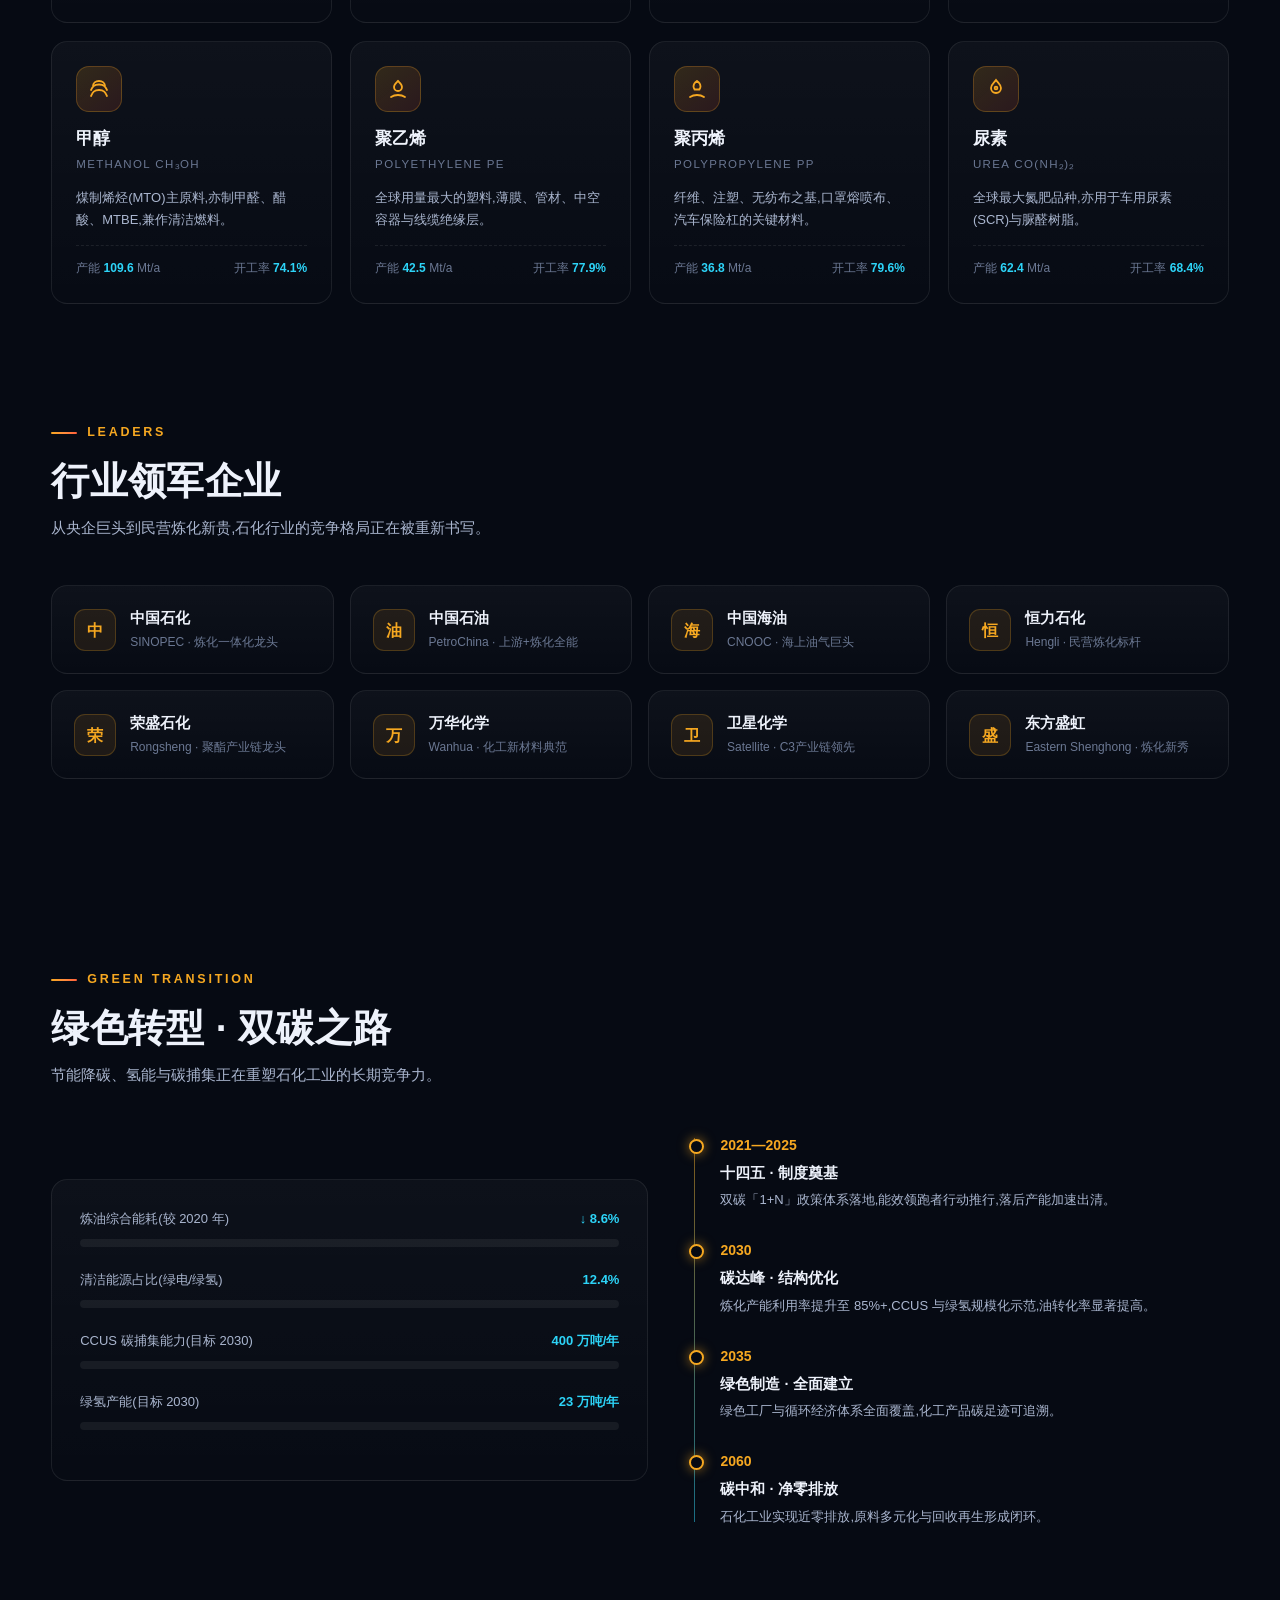
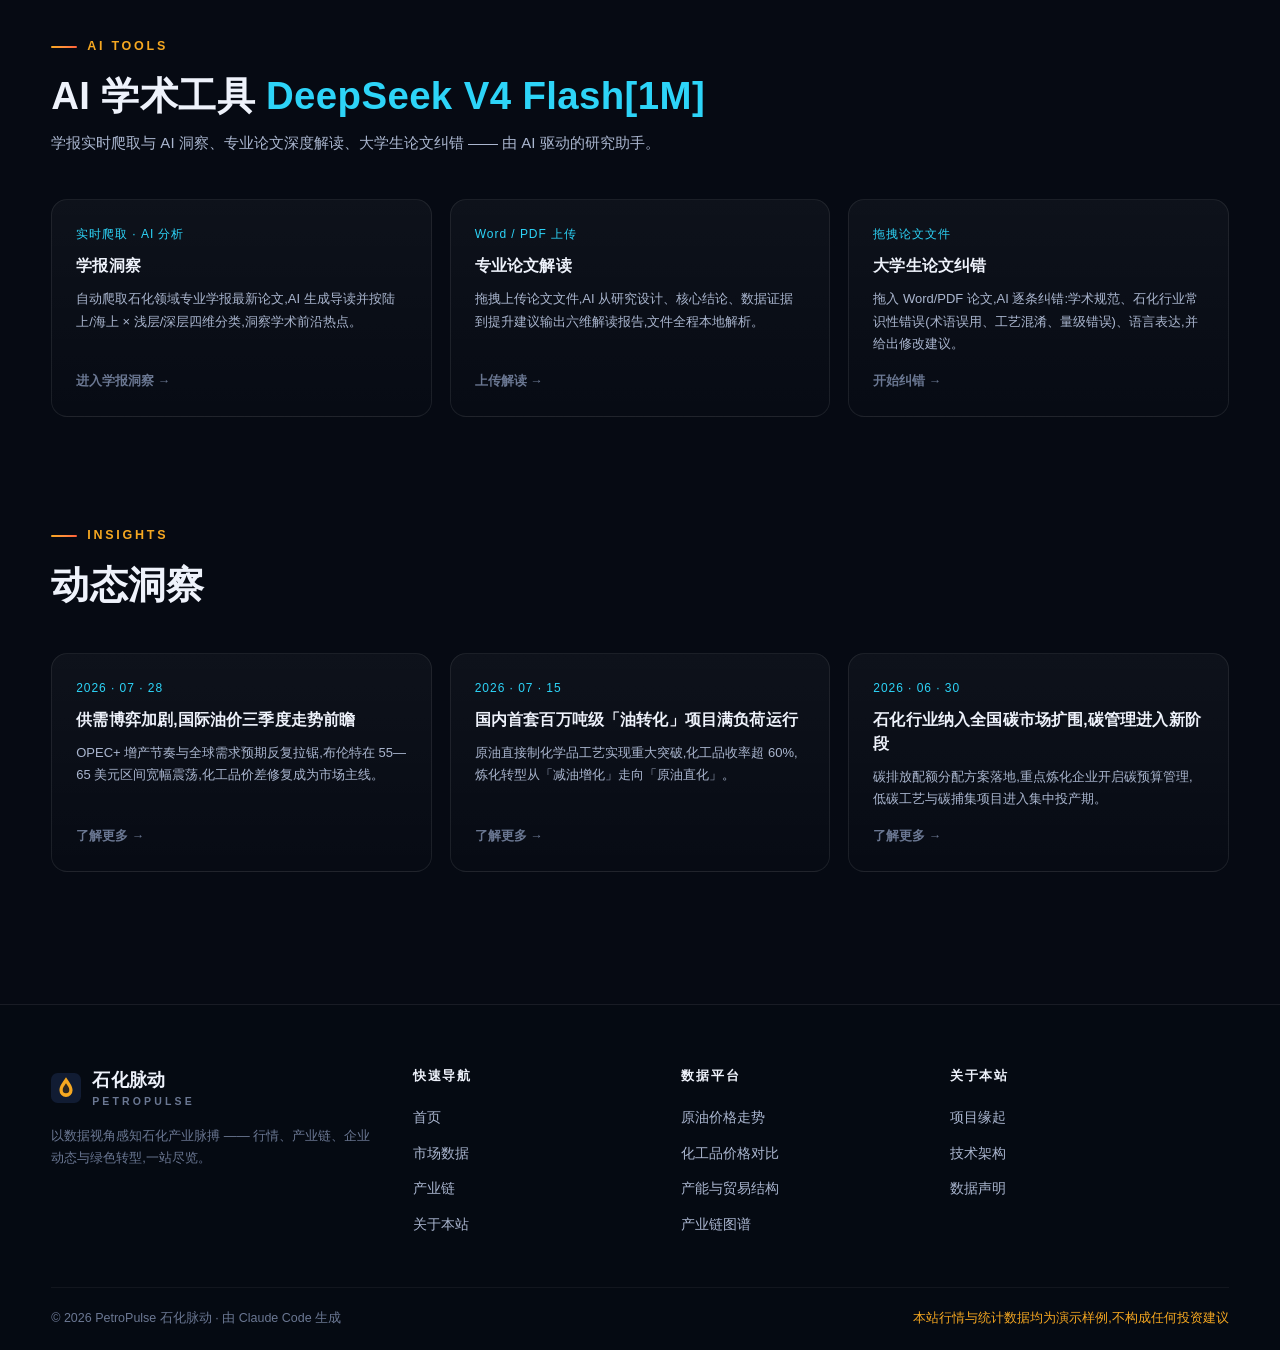
==== commit 10f4b926: "refactor: 大学生论文模块重构为拖拽即纠错(去掉文本框流程),全站改名大学生论文纠错" ====
--- a/index.html
+++ b/index.html
@@ -540,7 +540,7 @@
     <div class="sec-head reveal">
       <span class="eyebrow">AI Tools</span>
       <h2 class="sec-title">AI 学术工具 <span class="text-cyan">DeepSeek V4 Flash[1M]</span></h2>
-      <p class="sec-sub">学报实时爬取与 AI 洞察、专业论文深度解读、大学生论文诊断 —— 由 AI 驱动的研究助手。</p>
+      <p class="sec-sub">学报实时爬取与 AI 洞察、专业论文深度解读、大学生论文纠错 —— 由 AI 驱动的研究助手。</p>
     </div>
     <div class="news-grid">
       <a class="card news reveal d1" href="journal.html" style="text-decoration:none">
@@ -556,10 +556,10 @@
         <span class="more">上传解读 →</span>
       </a>
       <a class="card news reveal d3" href="papers.html" style="text-decoration:none">
-        <div class="date">面向石化专业学生</div>
-        <h3>大学生论文诊断</h3>
-        <p>针对论文中的学术规范与石化行业常识性错误(术语误用、工艺混淆、量级错误)逐条诊断并给出修改建议。</p>
-        <span class="more">开始诊断 →</span>
+        <div class="date">拖拽论文文件</div>
+        <h3>大学生论文纠错</h3>
+        <p>拖入 Word/PDF 论文,AI 逐条纠错:学术规范、石化行业常识性错误(术语误用、工艺混淆、量级错误)、语言表达,并给出修改建议。</p>
+        <span class="more">开始纠错 →</span>
       </a>
     </div>
   </div>
